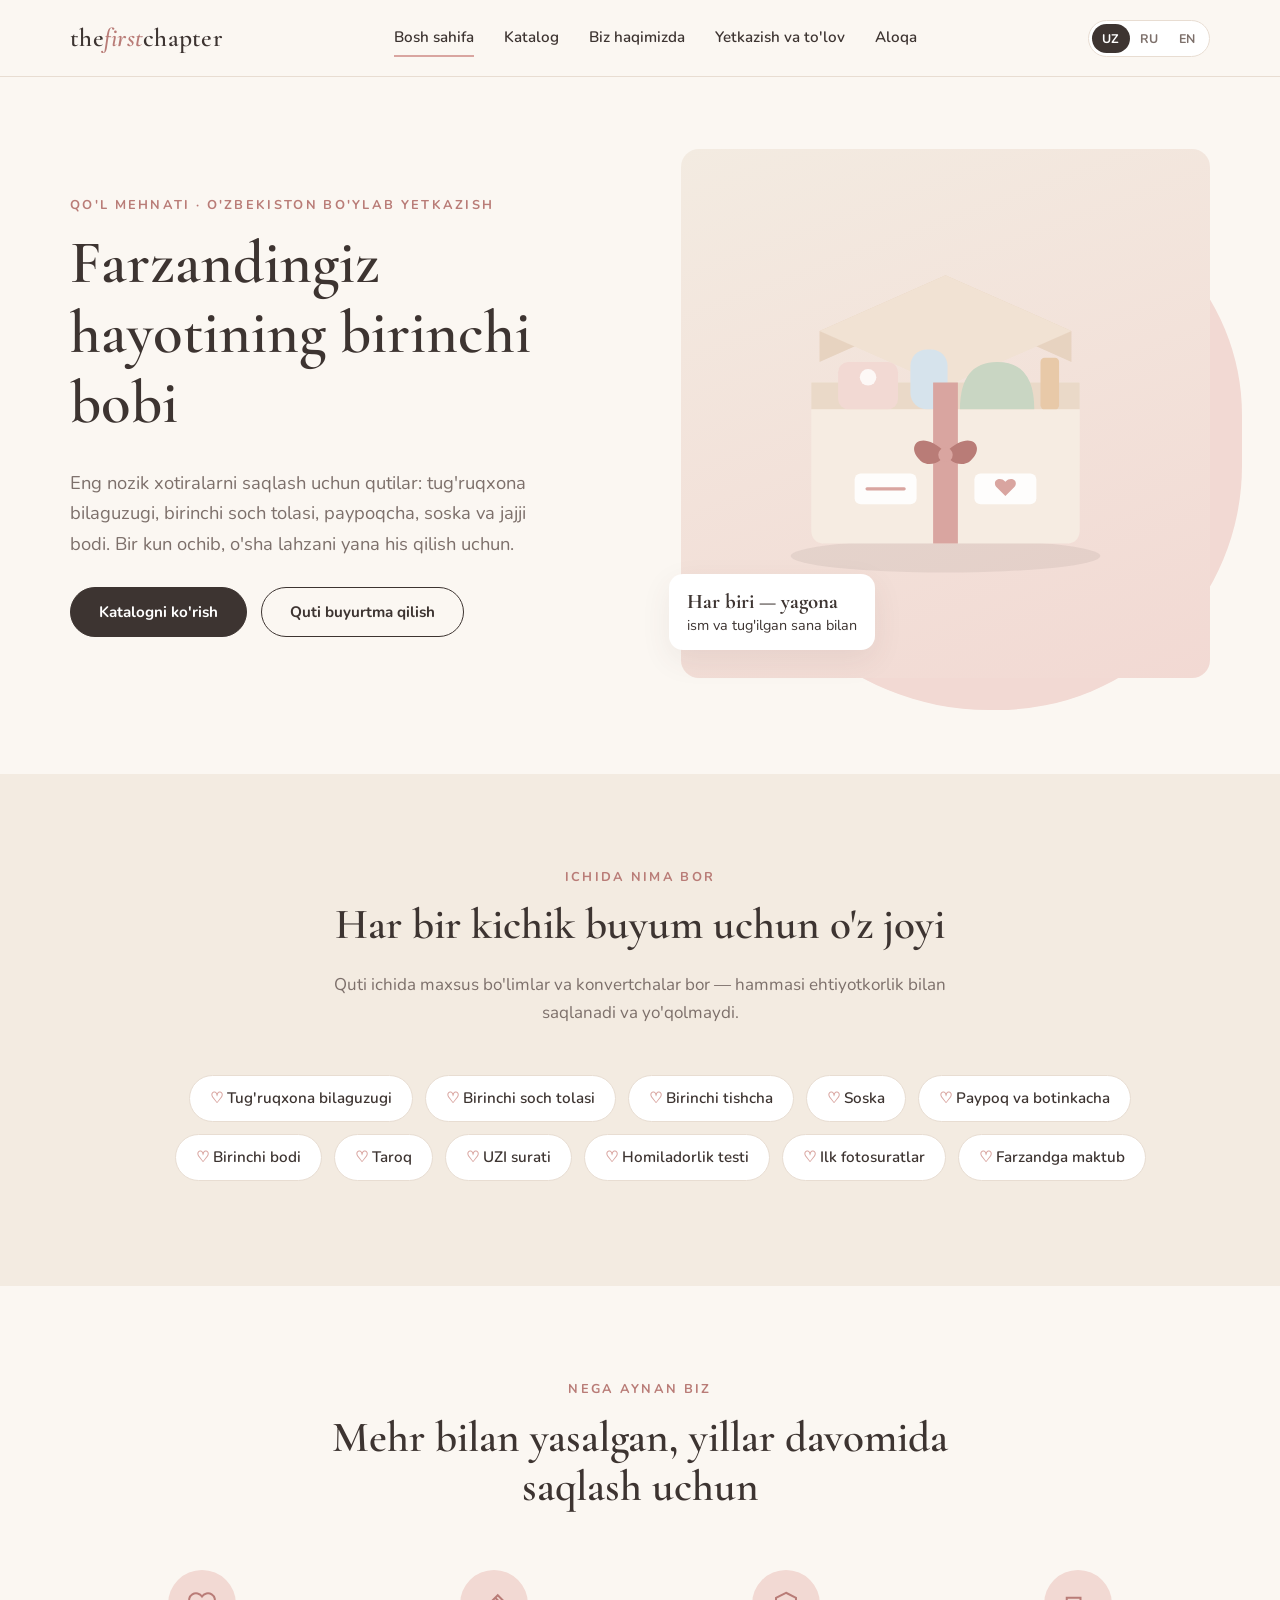
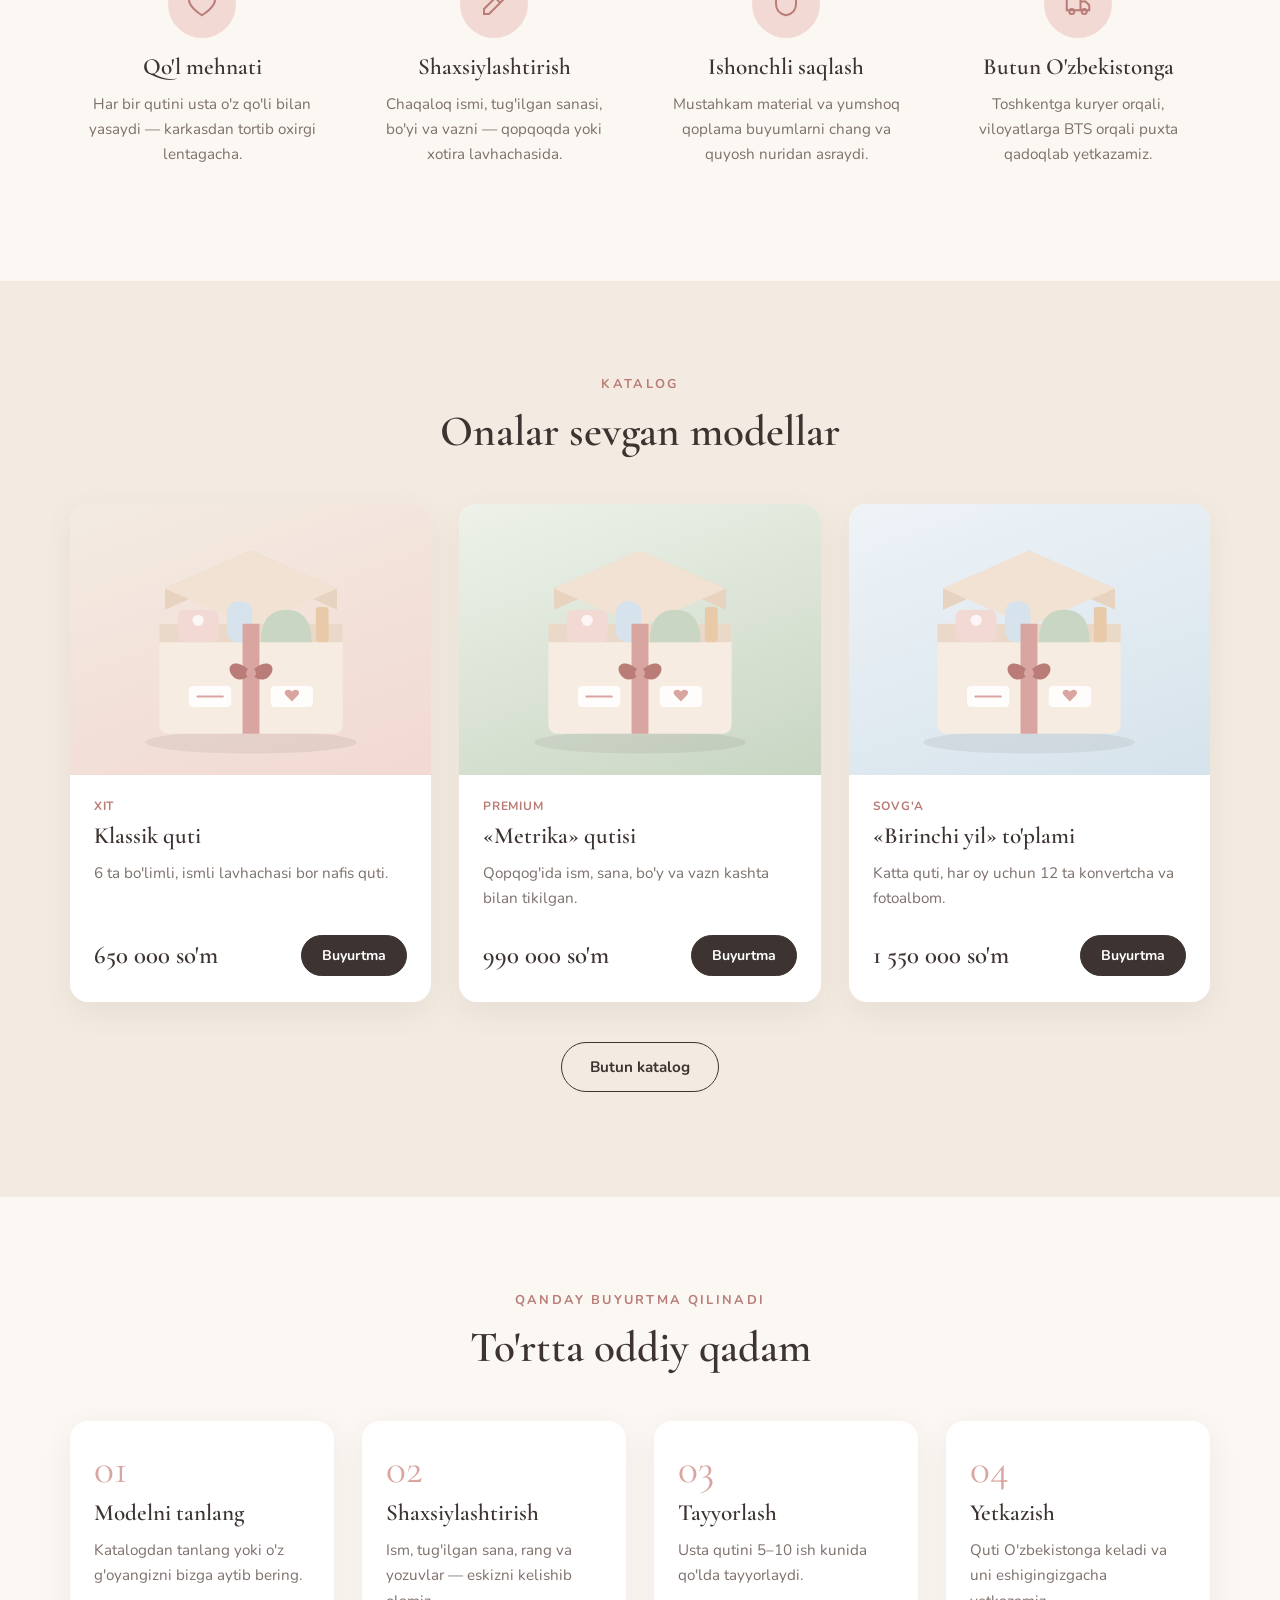
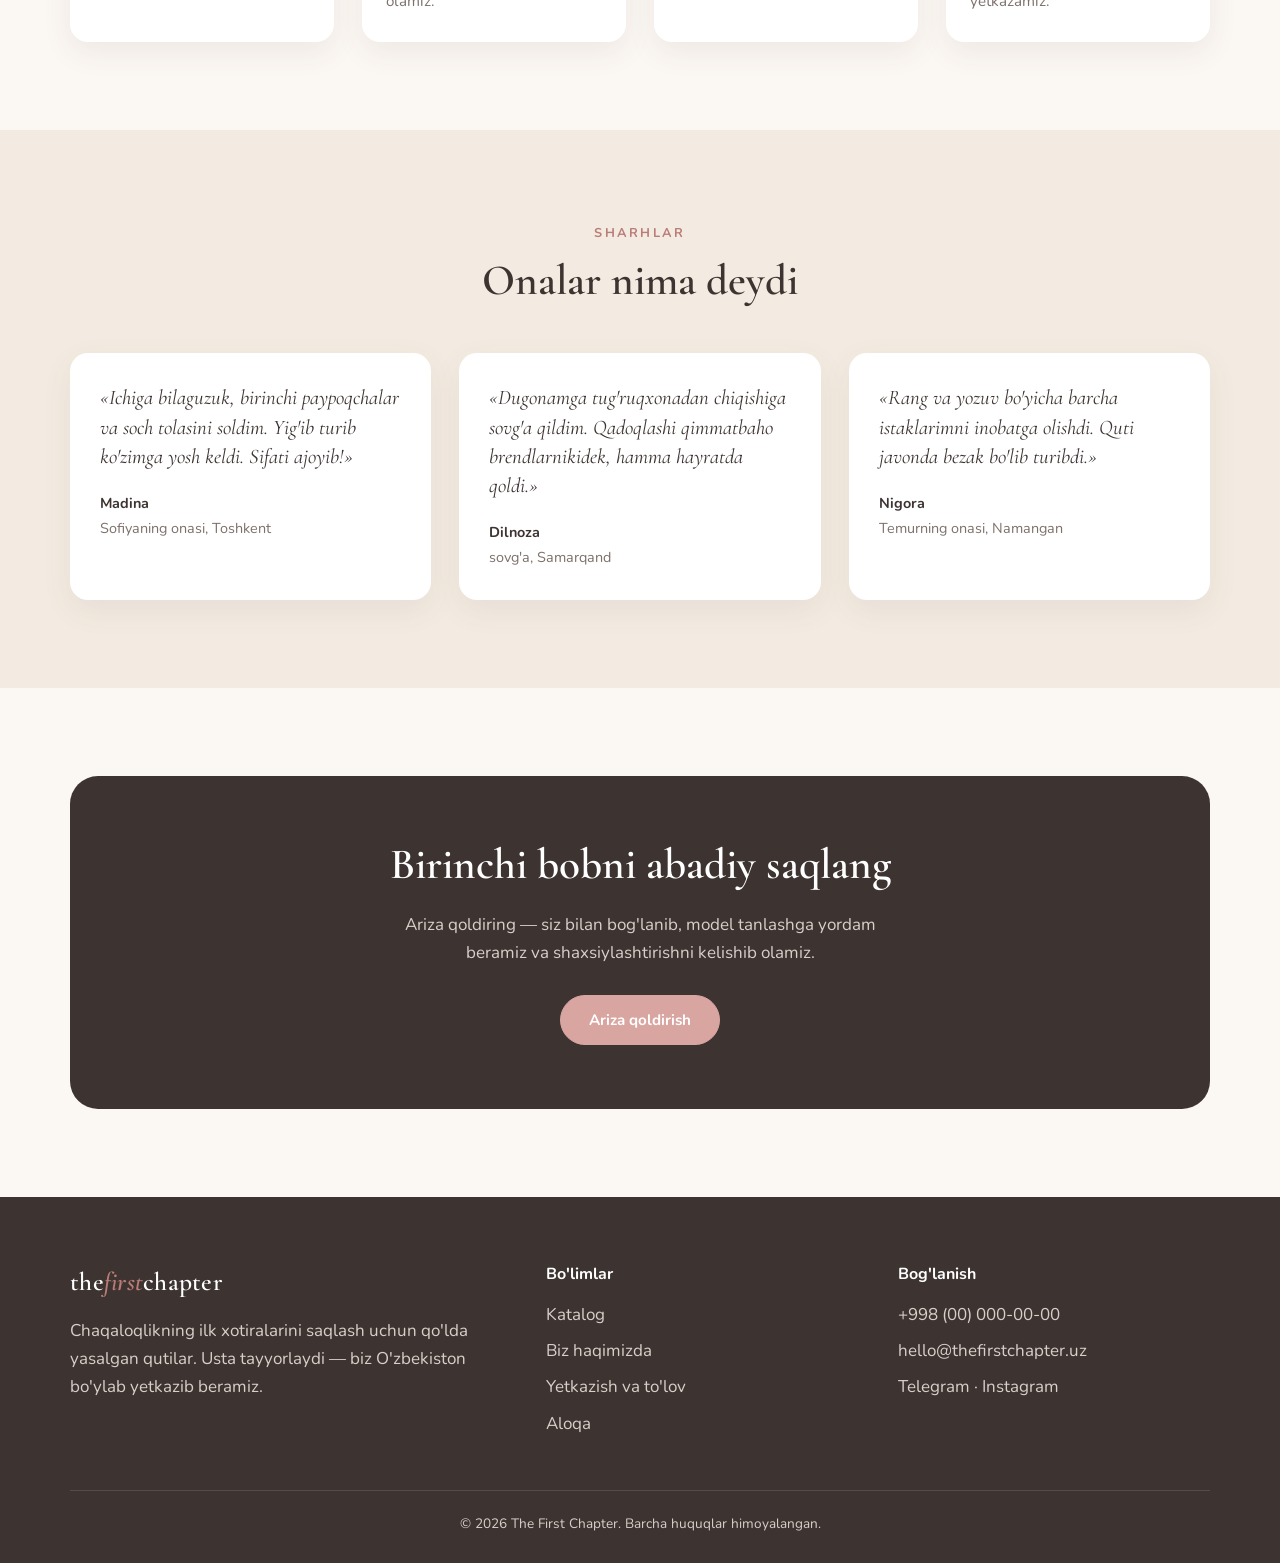
==== index.html @ 214b2532 "The First Chapter veb-sayti: 5 sahifa, UZ/RU/EN tillari Co-Authored-By: Claude Opus 5.5 <noreply@ant" ====
<!DOCTYPE html>
<html lang="uz">
<head>
  <meta charset="UTF-8">
  <meta name="viewport" content="width=device-width, initial-scale=1.0">
  <title data-i18n="t.home">The First Chapter — bolalik xotiralari qutisi</title>
  <meta name="description" content="The First Chapter — chaqaloqlikning ilk buyumlarini saqlash uchun qo'lda yasalgan xotira qutilari. O'zbekiston bo'ylab yetkazib berish.">
  <link rel="icon" href="images/box.svg" type="image/svg+xml">
  <link rel="preconnect" href="https://fonts.googleapis.com">
  <link rel="preconnect" href="https://fonts.gstatic.com" crossorigin>
  <link href="https://fonts.googleapis.com/css2?family=Cormorant+Garamond:ital,wght@0,500;0,600;1,500&family=Nunito:wght@400;600;700&display=swap" rel="stylesheet">
  <link rel="stylesheet" href="css/style.css">
</head>
<body>

  <header class="header">
    <div class="container header__inner">
      <a href="index.html" class="logo">the<span>first</span>chapter</a>
      <nav class="nav">
        <a href="index.html" data-i18n="nav.home">Bosh sahifa</a>
        <a href="catalog.html" data-i18n="nav.catalog">Katalog</a>
        <a href="about.html" data-i18n="nav.about">Biz haqimizda</a>
        <a href="delivery.html" data-i18n="nav.delivery">Yetkazish va to'lov</a>
        <a href="contact.html" data-i18n="nav.contact">Aloqa</a>
      </nav>
      <div class="header__tools">
        <div class="lang" role="group" aria-label="Til / Язык / Language">
          <button type="button" data-lang="uz">UZ</button>
          <button type="button" data-lang="ru">RU</button>
          <button type="button" data-lang="en">EN</button>
        </div>
        <button class="burger" aria-label="Menu" aria-expanded="false"><span></span><span></span><span></span></button>
      </div>
    </div>
  </header>

  <main>
    <!-- Hero -->
    <section class="hero">
      <div class="container hero__grid">
        <div class="hero__text reveal">
          <span class="eyebrow" data-i18n="h.eyebrow">Qo'l mehnati · O'zbekiston bo'ylab yetkazish</span>
          <h1 data-i18n="h.title">Farzandingiz hayotining birinchi bobi</h1>
          <p data-i18n="h.text">Eng nozik xotiralarni saqlash uchun qutilar: tug'ruqxona bilaguzugi, birinchi soch tolasi, paypoqcha, soska va jajji bodi. Bir kun ochib, o'sha lahzani yana his qilish uchun.</p>
          <div class="hero__actions">
            <a href="catalog.html" class="btn" data-i18n="h.btnCatalog">Katalogni ko'rish</a>
            <a href="#" class="btn btn--ghost" data-order="" data-i18n="h.btnOrder">Quti buyurtma qilish</a>
          </div>
        </div>
        <div class="hero__visual reveal">
          <div class="art"><img src="images/box.svg" alt="The First Chapter xotira qutisi bolalar buyumlari bilan" data-i18n-alt="h.alt"></div>
          <div class="hero__badge"><strong data-i18n="h.badgeT">Har biri — yagona</strong><span data-i18n="h.badge">ism va tug'ilgan sana bilan</span></div>
        </div>
      </div>
    </section>

    <!-- Ichida nima bor -->
    <section class="section section--sand">
      <div class="container">
        <div class="section-head reveal">
          <span class="eyebrow" data-i18n="k.eyebrow">Ichida nima bor</span>
          <h2 data-i18n="k.title">Har bir kichik buyum uchun o'z joyi</h2>
          <p class="muted" data-i18n="k.text">Quti ichida maxsus bo'limlar va konvertchalar bor — hammasi ehtiyotkorlik bilan saqlanadi va yo'qolmaydi.</p>
        </div>
        <ul class="keep-list reveal">
          <li data-i18n="k.1">Tug'ruqxona bilaguzugi</li>
          <li data-i18n="k.2">Birinchi soch tolasi</li>
          <li data-i18n="k.3">Birinchi tishcha</li>
          <li data-i18n="k.4">Soska</li>
          <li data-i18n="k.5">Paypoq va botinkacha</li>
          <li data-i18n="k.6">Birinchi bodi</li>
          <li data-i18n="k.7">Taroq</li>
          <li data-i18n="k.8">UZI surati</li>
          <li data-i18n="k.9">Homiladorlik testi</li>
          <li data-i18n="k.10">Ilk fotosuratlar</li>
          <li data-i18n="k.11">Farzandga maktub</li>
        </ul>
      </div>
    </section>

    <!-- Afzalliklar -->
    <section class="section">
      <div class="container">
        <div class="section-head reveal">
          <span class="eyebrow" data-i18n="w.eyebrow">Nega aynan biz</span>
          <h2 data-i18n="w.title">Mehr bilan yasalgan, yillar davomida saqlash uchun</h2>
        </div>
        <div class="grid grid--4">
          <div class="feature reveal">
            <div class="feature__icon"><svg viewBox="0 0 24 24"><path d="M12 21s-7-4.4-9.5-9A5.5 5.5 0 0 1 12 6a5.5 5.5 0 0 1 9.5 6C19 16.6 12 21 12 21z"/></svg></div>
            <h3 data-i18n="w.1t">Qo'l mehnati</h3>
            <p data-i18n="w.1">Har bir qutini usta o'z qo'li bilan yasaydi — karkasdan tortib oxirgi lentagacha.</p>
          </div>
          <div class="feature reveal">
            <div class="feature__icon"><svg viewBox="0 0 24 24"><path d="M4 20h4L19 9l-4-4L4 16v4z"/><path d="M13 7l4 4"/></svg></div>
            <h3 data-i18n="w.2t">Shaxsiylashtirish</h3>
            <p data-i18n="w.2">Chaqaloq ismi, tug'ilgan sanasi, bo'yi va vazni — qopqoqda yoki xotira lavhachasida.</p>
          </div>
          <div class="feature reveal">
            <div class="feature__icon"><svg viewBox="0 0 24 24"><path d="M12 3l8 4v5c0 5-3.5 8-8 9-4.5-1-8-4-8-9V7l8-4z"/></svg></div>
            <h3 data-i18n="w.3t">Ishonchli saqlash</h3>
            <p data-i18n="w.3">Mustahkam material va yumshoq qoplama buyumlarni chang va quyosh nuridan asraydi.</p>
          </div>
          <div class="feature reveal">
            <div class="feature__icon"><svg viewBox="0 0 24 24"><path d="M3 7h11v10H3z"/><path d="M14 10h4l3 3v4h-7"/><circle cx="7" cy="18" r="2"/><circle cx="17" cy="18" r="2"/></svg></div>
            <h3 data-i18n="w.4t">Butun O'zbekistonga</h3>
            <p data-i18n="w.4">Toshkentga kuryer orqali, viloyatlarga BTS orqali puxta qadoqlab yetkazamiz.</p>
          </div>
        </div>
      </div>
    </section>

    <!-- Mashhur modellar -->
    <section class="section section--sand">
      <div class="container">
        <div class="section-head reveal">
          <span class="eyebrow" data-i18n="pop.eyebrow">Katalog</span>
          <h2 data-i18n="pop.title">Onalar sevgan modellar</h2>
        </div>
        <div class="grid grid--3">
          <article class="card reveal">
            <div class="art"><img src="images/box.svg" alt=""></div>
            <div class="card__body">
              <span class="tag" data-i18n="tag.hit">Xit</span>
              <h3 data-i18n="p.classic">Klassik quti</h3>
              <p data-i18n="p.classic.d">6 ta bo'limli, ismli lavhachasi bor nafis quti.</p>
              <div class="card__foot"><span class="price">650 000 <span data-i18n="cur">so'm</span></span><a href="#" class="btn btn--small" data-order="classic" data-i18n="btn.order">Buyurtma</a></div>
            </div>
          </article>
          <article class="card reveal">
            <div class="art art--sage"><img src="images/box.svg" alt=""></div>
            <div class="card__body">
              <span class="tag" data-i18n="tag.premium">Premium</span>
              <h3 data-i18n="p.metrika">«Metrika» qutisi</h3>
              <p data-i18n="p.metrika.d">Qopqog'ida ism, sana, bo'y va vazn kashta bilan tikilgan.</p>
              <div class="card__foot"><span class="price">990 000 <span data-i18n="cur">so'm</span></span><a href="#" class="btn btn--small" data-order="metrika" data-i18n="btn.order">Buyurtma</a></div>
            </div>
          </article>
          <article class="card reveal">
            <div class="art art--sky"><img src="images/box.svg" alt=""></div>
            <div class="card__body">
              <span class="tag" data-i18n="tag.gift">Sovg'a</span>
              <h3 data-i18n="p.year">«Birinchi yil» to'plami</h3>
              <p data-i18n="p.year.d">Katta quti, har oy uchun 12 ta konvertcha va fotoalbom.</p>
              <div class="card__foot"><span class="price">1 550 000 <span data-i18n="cur">so'm</span></span><a href="#" class="btn btn--small" data-order="year" data-i18n="btn.order">Buyurtma</a></div>
            </div>
          </article>
        </div>
        <p style="text-align:center;margin-top:40px"><a href="catalog.html" class="btn btn--ghost" data-i18n="pop.all">Butun katalog</a></p>
      </div>
    </section>

    <!-- Qanday buyurtma qilinadi -->
    <section class="section">
      <div class="container">
        <div class="section-head reveal">
          <span class="eyebrow" data-i18n="s.eyebrow">Qanday buyurtma qilinadi</span>
          <h2 data-i18n="s.title">To'rtta oddiy qadam</h2>
        </div>
        <div class="grid grid--4 steps">
          <div class="step reveal"><h3 data-i18n="s.1t">Modelni tanlang</h3><p data-i18n="s.1">Katalogdan tanlang yoki o'z g'oyangizni bizga aytib bering.</p></div>
          <div class="step reveal"><h3 data-i18n="s.2t">Shaxsiylashtirish</h3><p data-i18n="s.2">Ism, tug'ilgan sana, rang va yozuvlar — eskizni kelishib olamiz.</p></div>
          <div class="step reveal"><h3 data-i18n="s.3t">Tayyorlash</h3><p data-i18n="s.3">Usta qutini 5–10 ish kunida qo'lda tayyorlaydi.</p></div>
          <div class="step reveal"><h3 data-i18n="s.4t">Yetkazish</h3><p data-i18n="s.4">Quti O'zbekistonga keladi va uni eshigingizgacha yetkazamiz.</p></div>
        </div>
      </div>
    </section>

    <!-- Sharhlar -->
    <section class="section section--sand">
      <div class="container">
        <div class="section-head reveal">
          <span class="eyebrow" data-i18n="r.eyebrow">Sharhlar</span>
          <h2 data-i18n="r.title">Onalar nima deydi</h2>
        </div>
        <div class="grid grid--3">
          <div class="review reveal">
            <blockquote data-i18n="r.1">«Ichiga bilaguzuk, birinchi paypoqchalar va soch tolasini soldim. Yig'ib turib ko'zimga yosh keldi. Sifati ajoyib!»</blockquote>
            <cite>Madina<span data-i18n="r.1s">Sofiyaning onasi, Toshkent</span></cite>
          </div>
          <div class="review reveal">
            <blockquote data-i18n="r.2">«Dugonamga tug'ruqxonadan chiqishiga sovg'a qildim. Qadoqlashi qimmatbaho brendlarnikidek, hamma hayratda qoldi.»</blockquote>
            <cite>Dilnoza<span data-i18n="r.2s">sovg'a, Samarqand</span></cite>
          </div>
          <div class="review reveal">
            <blockquote data-i18n="r.3">«Rang va yozuv bo'yicha barcha istaklarimni inobatga olishdi. Quti javonda bezak bo'lib turibdi.»</blockquote>
            <cite>Nigora<span data-i18n="r.3s">Temurning onasi, Namangan</span></cite>
          </div>
        </div>
      </div>
    </section>

    <!-- CTA -->
    <section class="section">
      <div class="container">
        <div class="cta reveal">
          <h2 data-i18n="cta.title">Birinchi bobni abadiy saqlang</h2>
          <p data-i18n="cta.text">Ariza qoldiring — siz bilan bog'lanib, model tanlashga yordam beramiz va shaxsiylashtirishni kelishib olamiz.</p>
          <a href="#" class="btn" data-order="" data-i18n="cta.btn">Ariza qoldirish</a>
        </div>
      </div>
    </section>
  </main>

  <footer class="footer">
    <div class="container">
      <div class="footer__grid">
        <div>
          <a href="index.html" class="logo">the<span>first</span>chapter</a>
          <p style="margin-top:14px" data-i18n="footer.text">Chaqaloqlikning ilk xotiralarini saqlash uchun qo'lda yasalgan qutilar. Usta tayyorlaydi — biz O'zbekiston bo'ylab yetkazib beramiz.</p>
        </div>
        <div>
          <h4 data-i18n="footer.sections">Bo'limlar</h4>
          <ul>
            <li><a href="catalog.html" data-i18n="nav.catalog">Katalog</a></li>
            <li><a href="about.html" data-i18n="nav.about">Biz haqimizda</a></li>
            <li><a href="delivery.html" data-i18n="nav.delivery">Yetkazish va to'lov</a></li>
            <li><a href="contact.html" data-i18n="nav.contact">Aloqa</a></li>
          </ul>
        </div>
        <div>
          <h4 data-i18n="footer.contact">Bog'lanish</h4>
          <ul>
            <li><a href="tel:+998000000000">+998 (00) 000-00-00</a></li>
            <li><a href="mailto:hello@thefirstchapter.uz">hello@thefirstchapter.uz</a></li>
            <li><a href="#">Telegram</a> · <a href="#">Instagram</a></li>
          </ul>
        </div>
      </div>
      <div class="footer__bottom">© <span class="year">2026</span> The First Chapter. <span data-i18n="footer.rights">Barcha huquqlar himoyalangan.</span></div>
    </div>
  </footer>

  <!-- Buyurtma oynasi -->
  <div class="modal" id="order-modal" role="dialog" aria-modal="true" aria-labelledby="order-title">
    <div class="modal__box">
      <button class="modal__close" aria-label="×">&times;</button>
      <h2 id="order-title" data-i18n="modal.title">Quti uchun ariza</h2>
      <p class="muted" data-i18n="modal.sub">Bir kun ichida siz bilan bog'lanamiz.</p>
      <form class="form" data-validate novalidate>
        <div class="field">
          <label for="order-name" data-i18n="f.name">Ismingiz</label>
          <input id="order-name" type="text" required>
          <span class="error-msg" data-i18n="f.nameErr">Ismingizni kiriting</span>
        </div>
        <div class="field">
          <label for="order-phone" data-i18n="f.phone">Telefon</label>
          <input id="order-phone" type="tel" placeholder="+998" required>
          <span class="error-msg" data-i18n="f.phoneErr">To'g'ri raqam kiriting</span>
        </div>
        <div class="field">
          <label for="order-product" data-i18n="f.model">Model</label>
          <select id="order-product">
            <option value="" data-i18n="f.none">Hali tanlamadim</option>
            <option value="classic" data-i18n="p.classic">Klassik quti</option>
            <option value="mini" data-i18n="p.mini">Mini-quti</option>
            <option value="metrika" data-i18n="p.metrika">«Metrika» qutisi</option>
            <option value="twins" data-i18n="p.twins">Egizaklar uchun quti</option>
            <option value="photo" data-i18n="p.photo">Fotoramkali quti</option>
            <option value="year" data-i18n="p.year">«Birinchi yil» to'plami</option>
          </select>
        </div>
        <div class="field">
          <label for="order-comment" data-i18n="f.comment">Chaqaloq ismi, shahar va istaklaringiz</label>
          <textarea id="order-comment" placeholder="Masalan: Oysha, 12.03.2026, Samarqand, pushti rang" data-i18n-placeholder="f.commentPh"></textarea>
        </div>
        <button type="submit" class="btn" data-i18n="modal.submit">Arizani yuborish</button>
        <div class="form-success" data-i18n="modal.success">Rahmat! Ariza yuborildi, tez orada siz bilan bog'lanamiz.</div>
      </form>
    </div>
  </div>

  <script src="js/i18n.js"></script>
  <script src="js/main.js"></script>
</body>
</html>
---- css/style.css ----
/* ===== The First Chapter — общие стили ===== */
:root {
  --cream: #fbf7f2;
  --paper: #ffffff;
  --sand: #f3ebe1;
  --blush: #f2d9d3;
  --rose: #d9a5a0;
  --rose-dark: #b97c77;
  --sage: #c9d6c3;
  --sky: #d6e3ec;
  --ink: #3d3431;
  --muted: #7d706b;
  --line: #e8ddd2;
  --radius: 18px;
  --shadow: 0 10px 30px rgba(94, 70, 60, 0.08);
  --serif: "Cormorant Garamond", Georgia, serif;
  --sans: "Nunito", "Segoe UI", Arial, sans-serif;
}

*, *::before, *::after { box-sizing: border-box; }
html { scroll-behavior: smooth; }
body {
  margin: 0;
  font-family: var(--sans);
  font-size: 17px;
  line-height: 1.65;
  color: var(--ink);
  background: var(--cream);
}
img { max-width: 100%; display: block; }
a { color: inherit; }
h1, h2, h3 { font-family: var(--serif); font-weight: 600; line-height: 1.15; margin: 0 0 .5em; }
h1 { font-size: clamp(2.4rem, 5vw, 3.8rem); }
h2 { font-size: clamp(1.9rem, 3.6vw, 2.7rem); }
h3 { font-size: 1.45rem; }
p { margin: 0 0 1em; }

.container { width: min(1140px, 100% - 32px); margin-inline: auto; }
.section { padding: 88px 0; }
.section--sand { background: var(--sand); }
.section-head { text-align: center; max-width: 640px; margin: 0 auto 48px; }
.eyebrow {
  display: inline-block;
  font-size: .8rem;
  letter-spacing: .18em;
  text-transform: uppercase;
  color: var(--rose-dark);
  margin-bottom: 12px;
  font-weight: 700;
}
.muted { color: var(--muted); }

/* ===== Кнопки ===== */
.btn {
  display: inline-flex; align-items: center; justify-content: center; gap: 8px;
  padding: 14px 28px;
  border-radius: 999px;
  border: 1.5px solid var(--ink);
  background: var(--ink);
  color: #fff;
  font: 700 .95rem var(--sans);
  text-decoration: none;
  cursor: pointer;
  transition: transform .2s, background .2s, color .2s;
}
.btn:hover { transform: translateY(-2px); background: var(--rose-dark); border-color: var(--rose-dark); }
.btn--ghost { background: transparent; color: var(--ink); }
.btn--ghost:hover { color: #fff; }
.btn--small { padding: 10px 20px; font-size: .88rem; }

/* ===== Шапка ===== */
.header {
  position: sticky; top: 0; z-index: 50;
  background: rgba(251, 247, 242, .92);
  backdrop-filter: blur(8px);
  border-bottom: 1px solid var(--line);
}
.header__inner { display: flex; align-items: center; justify-content: space-between; height: 76px; }
.logo { font-family: var(--serif); font-size: 1.6rem; font-weight: 600; text-decoration: none; letter-spacing: .01em; }
.logo span { color: var(--rose-dark); font-style: italic; }
.nav { display: flex; gap: 30px; align-items: center; }
.nav a { text-decoration: none; font-weight: 600; font-size: .95rem; position: relative; padding: 4px 0; }
.nav a::after {
  content: ""; position: absolute; left: 0; bottom: -2px; height: 2px; width: 0;
  background: var(--rose); transition: width .25s;
}
.nav a:hover::after, .nav a.active::after { width: 100%; }
.header__tools { display: flex; align-items: center; gap: 8px; }
.lang { display: flex; border: 1.5px solid var(--line); border-radius: 999px; padding: 3px; background: var(--paper); }
.lang button {
  border: 0; background: none; cursor: pointer; color: var(--muted);
  font: 700 .78rem var(--sans); letter-spacing: .04em;
  padding: 6px 10px; border-radius: 999px; transition: .2s;
}
.lang button:hover { color: var(--ink); }
.lang button.active { background: var(--ink); color: #fff; }
.burger { display: none; background: none; border: 0; cursor: pointer; padding: 8px; }
.burger span { display: block; width: 24px; height: 2px; background: var(--ink); margin: 5px 0; transition: .3s; }

/* ===== Hero ===== */
.hero { padding: 72px 0 96px; overflow: hidden; }
.hero__grid { display: grid; grid-template-columns: 1.05fr 1fr; gap: 56px; align-items: center; }
.hero__text p { font-size: 1.15rem; color: var(--muted); max-width: 500px; }
.hero__actions { display: flex; gap: 14px; flex-wrap: wrap; margin-top: 28px; }
.hero__visual { position: relative; }
.hero__visual::before {
  content: ""; position: absolute; inset: 8% -6% -6% 8%;
  background: var(--blush); border-radius: 50% 44% 48% 52%; z-index: -1;
}
.hero__badge {
  position: absolute; left: -12px; bottom: 28px;
  background: var(--paper); border-radius: 14px; box-shadow: var(--shadow);
  padding: 14px 18px; font-size: .9rem; line-height: 1.35;
}
.hero__badge strong { display: block; font-family: var(--serif); font-size: 1.3rem; }

/* ===== Иллюстрация шкатулки ===== */
.art {
  border-radius: var(--radius);
  background: linear-gradient(160deg, var(--sand), var(--blush));
  display: grid; place-items: center;
  aspect-ratio: 1 / 1;
  overflow: hidden;
}
.art img { width: 78%; }
.art--sage { background: linear-gradient(160deg, #eef2ea, var(--sage)); }
.art--sky { background: linear-gradient(160deg, #eef3f7, var(--sky)); }
.art--cream { background: linear-gradient(160deg, #fff, var(--sand)); }

/* ===== Сетки и карточки ===== */
.grid { display: grid; gap: 28px; }
.grid--3 { grid-template-columns: repeat(3, 1fr); }
.grid--4 { grid-template-columns: repeat(4, 1fr); }
.grid--2 { grid-template-columns: repeat(2, 1fr); align-items: center; gap: 56px; }

.card {
  background: var(--paper);
  border-radius: var(--radius);
  box-shadow: var(--shadow);
  overflow: hidden;
  display: flex; flex-direction: column;
  transition: transform .25s;
}
.card:hover { transform: translateY(-4px); }
.card .art { border-radius: 0; aspect-ratio: 4 / 3; }
.card__body { padding: 22px 24px 26px; display: flex; flex-direction: column; flex: 1; }
.card__body p { color: var(--muted); font-size: .95rem; flex: 1; }
.card__foot { display: flex; align-items: center; justify-content: space-between; gap: 12px; margin-top: 8px; }
.price { font-family: var(--serif); font-size: 1.55rem; font-weight: 600; }
.tag {
  display: inline-block; font-size: .75rem; font-weight: 700; letter-spacing: .06em;
  text-transform: uppercase; color: var(--rose-dark); margin-bottom: 6px;
}

.feature { text-align: center; padding: 10px 8px; }
.feature__icon {
  width: 68px; height: 68px; margin: 0 auto 16px;
  border-radius: 50%; background: var(--blush);
  display: grid; place-items: center;
}
.feature__icon svg { width: 30px; height: 30px; stroke: var(--rose-dark); fill: none; stroke-width: 1.6; }
.feature p { color: var(--muted); font-size: .95rem; }

/* Что можно сохранить */
.keep-list { display: flex; flex-wrap: wrap; gap: 12px; justify-content: center; }
.keep-list li {
  list-style: none; background: var(--paper); border: 1px solid var(--line);
  padding: 10px 20px; border-radius: 999px; font-weight: 600; font-size: .95rem;
}
.keep-list li::before { content: "♡ "; color: var(--rose); }

/* Шаги */
.steps { counter-reset: step; }
.step { position: relative; padding: 28px 24px; background: var(--paper); border-radius: var(--radius); box-shadow: var(--shadow); }
.step::before {
  counter-increment: step; content: "0" counter(step);
  font-family: var(--serif); font-size: 2.6rem; color: var(--rose); display: block; line-height: 1; margin-bottom: 10px;
}
.step p { color: var(--muted); font-size: .95rem; margin: 0; }

/* Отзывы */
.review { background: var(--paper); border-radius: var(--radius); padding: 30px; box-shadow: var(--shadow); }
.review blockquote { margin: 0 0 18px; font-family: var(--serif); font-size: 1.3rem; font-style: italic; line-height: 1.4; }
.review cite { font-style: normal; font-weight: 700; font-size: .9rem; }
.review cite span { display: block; font-weight: 400; color: var(--muted); }

/* CTA */
.cta {
  background: var(--ink); color: #fff; border-radius: 28px;
  padding: 64px 40px; text-align: center;
}
.cta p { color: #d9cfc9; max-width: 520px; margin: 0 auto 28px; }
.cta .btn { background: var(--rose); border-color: var(--rose); }
.cta .btn:hover { background: #fff; color: var(--ink); border-color: #fff; }

/* Заголовок внутренних страниц */
.page-hero { padding: 72px 0 56px; text-align: center; background: var(--sand); }
.page-hero p { color: var(--muted); max-width: 600px; margin: 0 auto; font-size: 1.1rem; }
.breadcrumbs { font-size: .85rem; color: var(--muted); margin-bottom: 14px; }
.breadcrumbs a { text-decoration: none; }
.breadcrumbs a:hover { color: var(--rose-dark); }

/* Фильтры каталога */
.filters { display: flex; flex-wrap: wrap; gap: 10px; justify-content: center; margin-bottom: 40px; }
.filter {
  border: 1.5px solid var(--line); background: var(--paper); border-radius: 999px;
  padding: 9px 20px; font: 600 .9rem var(--sans); cursor: pointer; color: var(--ink);
  transition: .2s;
}
.filter:hover { border-color: var(--rose); }
.filter.active { background: var(--ink); color: #fff; border-color: var(--ink); }
.card.hidden { display: none; }

/* Мастер */
.quote-big { font-family: var(--serif); font-size: 1.6rem; font-style: italic; line-height: 1.4; border-left: 3px solid var(--rose); padding-left: 22px; margin: 28px 0; }
.stats { display: flex; gap: 40px; flex-wrap: wrap; margin-top: 24px; }
.stats strong { display: block; font-family: var(--serif); font-size: 2.4rem; color: var(--rose-dark); line-height: 1; }
.stats span { font-size: .9rem; color: var(--muted); }

/* Таблица / инфо-блоки */
.info-box { background: var(--paper); border-radius: var(--radius); padding: 30px; box-shadow: var(--shadow); }
.info-box ul { padding-left: 20px; margin: 0; }
.info-box li { margin-bottom: 6px; }
.pay-badges { display: flex; flex-wrap: wrap; gap: 8px; margin-top: 18px; }
.pay-badges span {
  border: 1.5px solid var(--line); border-radius: 8px; padding: 5px 12px;
  font-weight: 700; font-size: .85rem; background: var(--cream);
}
.contact-item span { display: block; }
.table { width: 100%; border-collapse: collapse; background: var(--paper); border-radius: var(--radius); overflow: hidden; box-shadow: var(--shadow); }
.table th, .table td { padding: 16px 20px; text-align: left; border-bottom: 1px solid var(--line); }
.table th { background: var(--blush); font-weight: 700; }
.table tr:last-child td { border-bottom: 0; }
.table-wrap { overflow-x: auto; border-radius: var(--radius); }
.table-wrap .table { min-width: 580px; }

/* FAQ */
.faq { max-width: 780px; margin: 0 auto; }
.faq details { background: var(--paper); border-radius: 14px; margin-bottom: 12px; box-shadow: var(--shadow); }
.faq summary {
  cursor: pointer; padding: 20px 56px 20px 24px; font-weight: 700; list-style: none; position: relative;
}
.faq summary::-webkit-details-marker { display: none; }
.faq summary::after {
  content: "+"; position: absolute; right: 24px; top: 50%; transform: translateY(-50%);
  font-size: 1.5rem; color: var(--rose-dark); transition: transform .25s;
}
.faq details[open] summary::after { transform: translateY(-50%) rotate(45deg); }
.faq details p { padding: 0 24px 20px; margin: 0; color: var(--muted); }

/* Формы */
.form { display: grid; gap: 16px; }
.form__row { display: grid; grid-template-columns: 1fr 1fr; gap: 16px; }
.field label { display: block; font-weight: 700; font-size: .88rem; margin-bottom: 6px; }
.field input, .field select, .field textarea {
  width: 100%; padding: 13px 16px; border: 1.5px solid var(--line); border-radius: 12px;
  font: 1rem var(--sans); background: var(--paper); color: var(--ink); transition: border-color .2s;
}
.field input:focus, .field select:focus, .field textarea:focus { outline: none; border-color: var(--rose); }
.field textarea { min-height: 120px; resize: vertical; }
.field.error input, .field.error select, .field.error textarea { border-color: #c75c5c; }
.field .error-msg { display: none; color: #c75c5c; font-size: .82rem; margin-top: 4px; }
.field.error .error-msg { display: block; }
.form-success {
  display: none; background: #eef4ea; border: 1px solid var(--sage); color: #4b6541;
  padding: 16px 20px; border-radius: 12px; font-weight: 600;
}
.form-success.show { display: block; }

.contact-item { display: flex; gap: 16px; margin-bottom: 22px; }
.contact-item .feature__icon { margin: 0; width: 52px; height: 52px; flex-shrink: 0; }
.contact-item .feature__icon svg { width: 22px; height: 22px; }
.contact-item strong { display: block; }

/* Модальное окно */
.modal {
  position: fixed; inset: 0; z-index: 100; display: none;
  background: rgba(61, 52, 49, .45); padding: 16px;
  align-items: center; justify-content: center;
}
.modal.open { display: flex; }
.modal__box {
  background: var(--cream); border-radius: 22px; width: min(520px, 100%);
  max-height: 92vh; overflow-y: auto; padding: 36px 32px; position: relative;
  animation: pop .25s ease;
}
.modal__close {
  position: absolute; top: 14px; right: 16px; border: 0; background: none;
  font-size: 1.8rem; cursor: pointer; color: var(--muted); line-height: 1;
}
@keyframes pop { from { transform: scale(.95); opacity: 0; } to { transform: none; opacity: 1; } }

/* Подвал */
.footer { background: var(--ink); color: #d9cfc9; padding: 64px 0 28px; margin-top: 0; }
.footer__grid { display: grid; grid-template-columns: 1.4fr 1fr 1fr; gap: 40px; }
.footer .logo { color: #fff; }
.footer h4 { color: #fff; font-size: 1rem; margin: 0 0 14px; }
.footer ul { list-style: none; padding: 0; margin: 0; }
.footer li { margin-bottom: 8px; }
.footer a { text-decoration: none; }
.footer a:hover { color: var(--rose); }
.footer__bottom { border-top: 1px solid #574b47; margin-top: 44px; padding-top: 22px; font-size: .85rem; text-align: center; }

/* Появление при скролле */
.reveal { opacity: 0; transform: translateY(24px); transition: opacity .7s ease, transform .7s ease; }
.reveal.visible { opacity: 1; transform: none; }

/* ===== Адаптив ===== */
@media (max-width: 960px) {
  .grid--4 { grid-template-columns: repeat(2, 1fr); }
  .grid--3 { grid-template-columns: repeat(2, 1fr); }
  .footer__grid { grid-template-columns: 1fr 1fr; }
}
@media (max-width: 800px) {
  .burger { display: block; }
  .nav {
    position: fixed; top: 76px; left: 0; right: 0;
    flex-direction: column; gap: 0; background: var(--cream);
    border-bottom: 1px solid var(--line);
    max-height: 0; overflow: hidden; transition: max-height .3s ease;
  }
  .nav.open { max-height: 420px; }
  .nav a { padding: 16px; width: 100%; text-align: center; }
  .nav a::after { display: none; }
  .burger.open span:nth-child(1) { transform: translateY(7px) rotate(45deg); }
  .burger.open span:nth-child(2) { opacity: 0; }
  .burger.open span:nth-child(3) { transform: translateY(-7px) rotate(-45deg); }
  .hero__grid, .grid--2 { grid-template-columns: 1fr; gap: 40px; }
  .hero { padding-top: 40px; }
  .section { padding: 64px 0; }
}
@media (max-width: 560px) {
  .grid--3, .grid--4, .footer__grid, .form__row { grid-template-columns: 1fr; }
  .cta { padding: 48px 22px; }
  .header .logo { font-size: 1.3rem; }
  .lang button { padding: 5px 7px; }
  .hero__badge { left: 8px; }
  .modal__box { padding: 32px 20px; }
}
@media (prefers-reduced-motion: reduce) {
  .reveal { opacity: 1; transform: none; transition: none; }
  html { scroll-behavior: auto; }
}
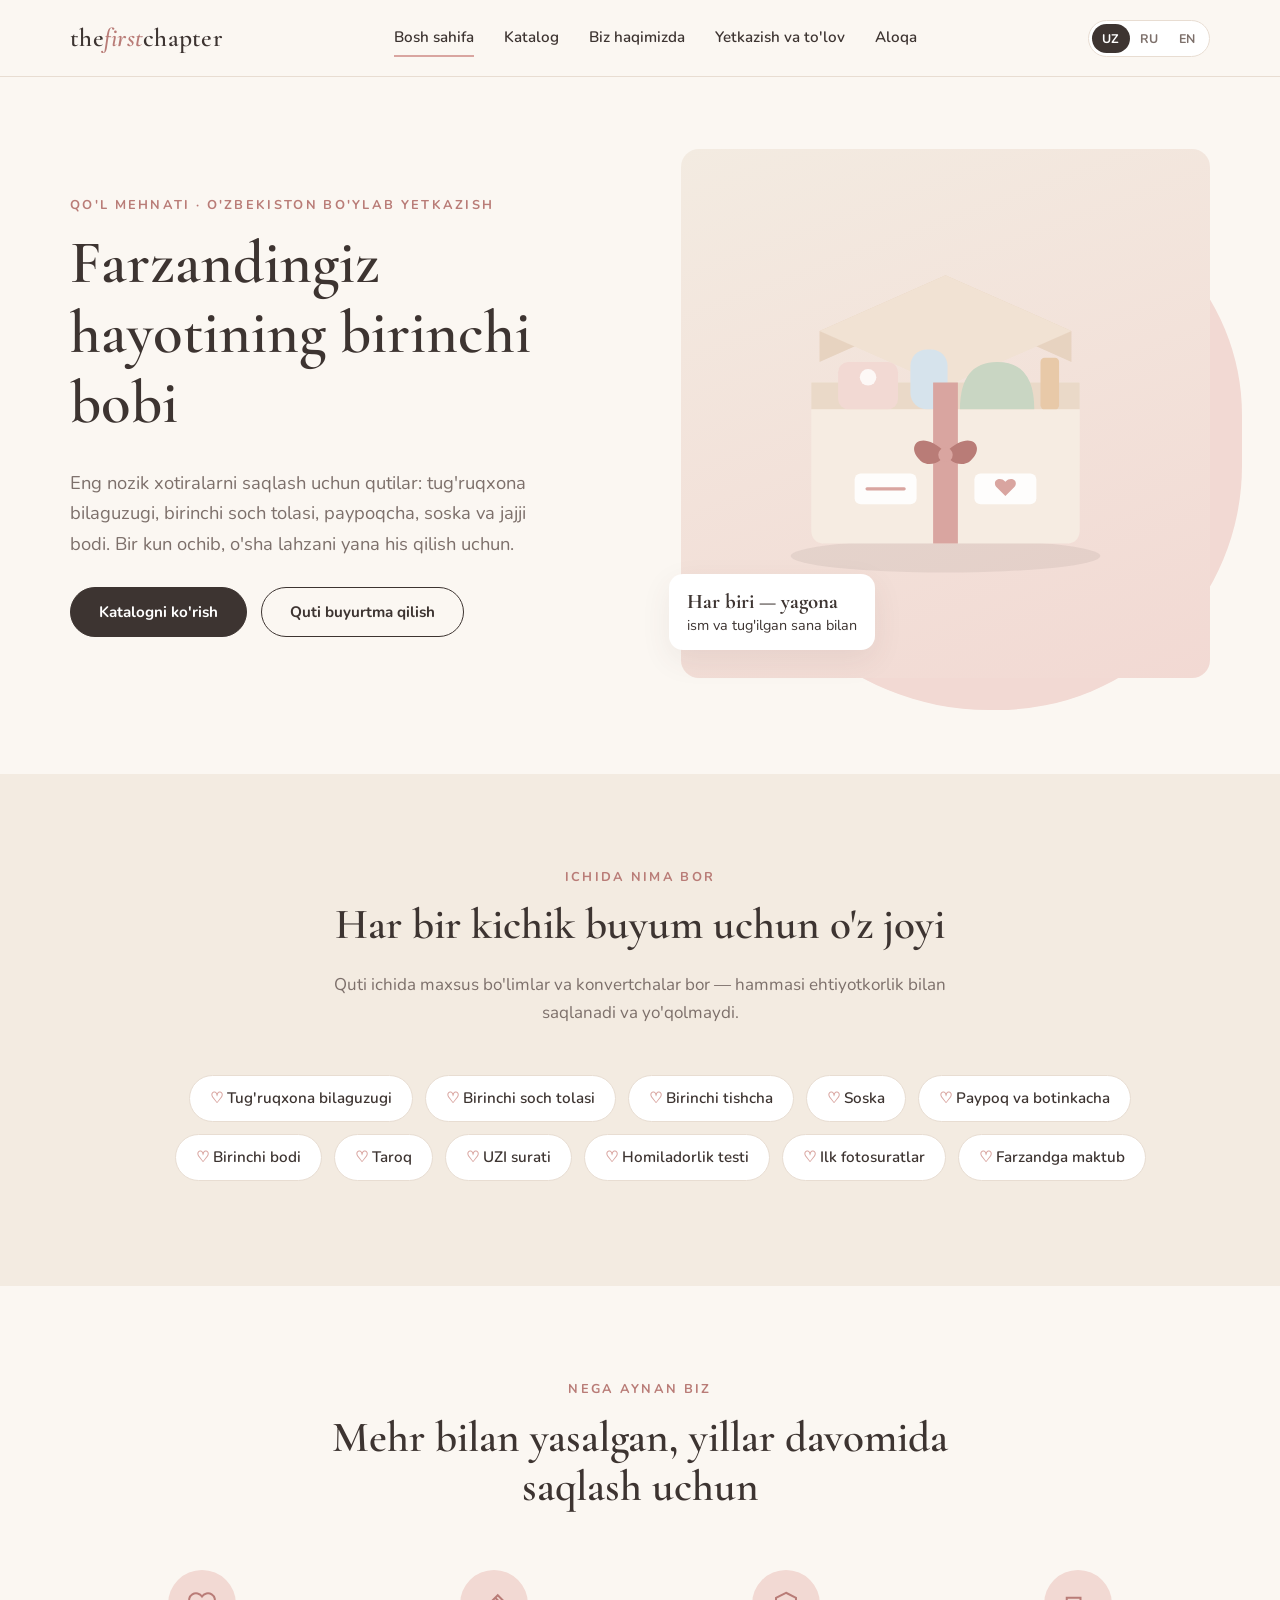
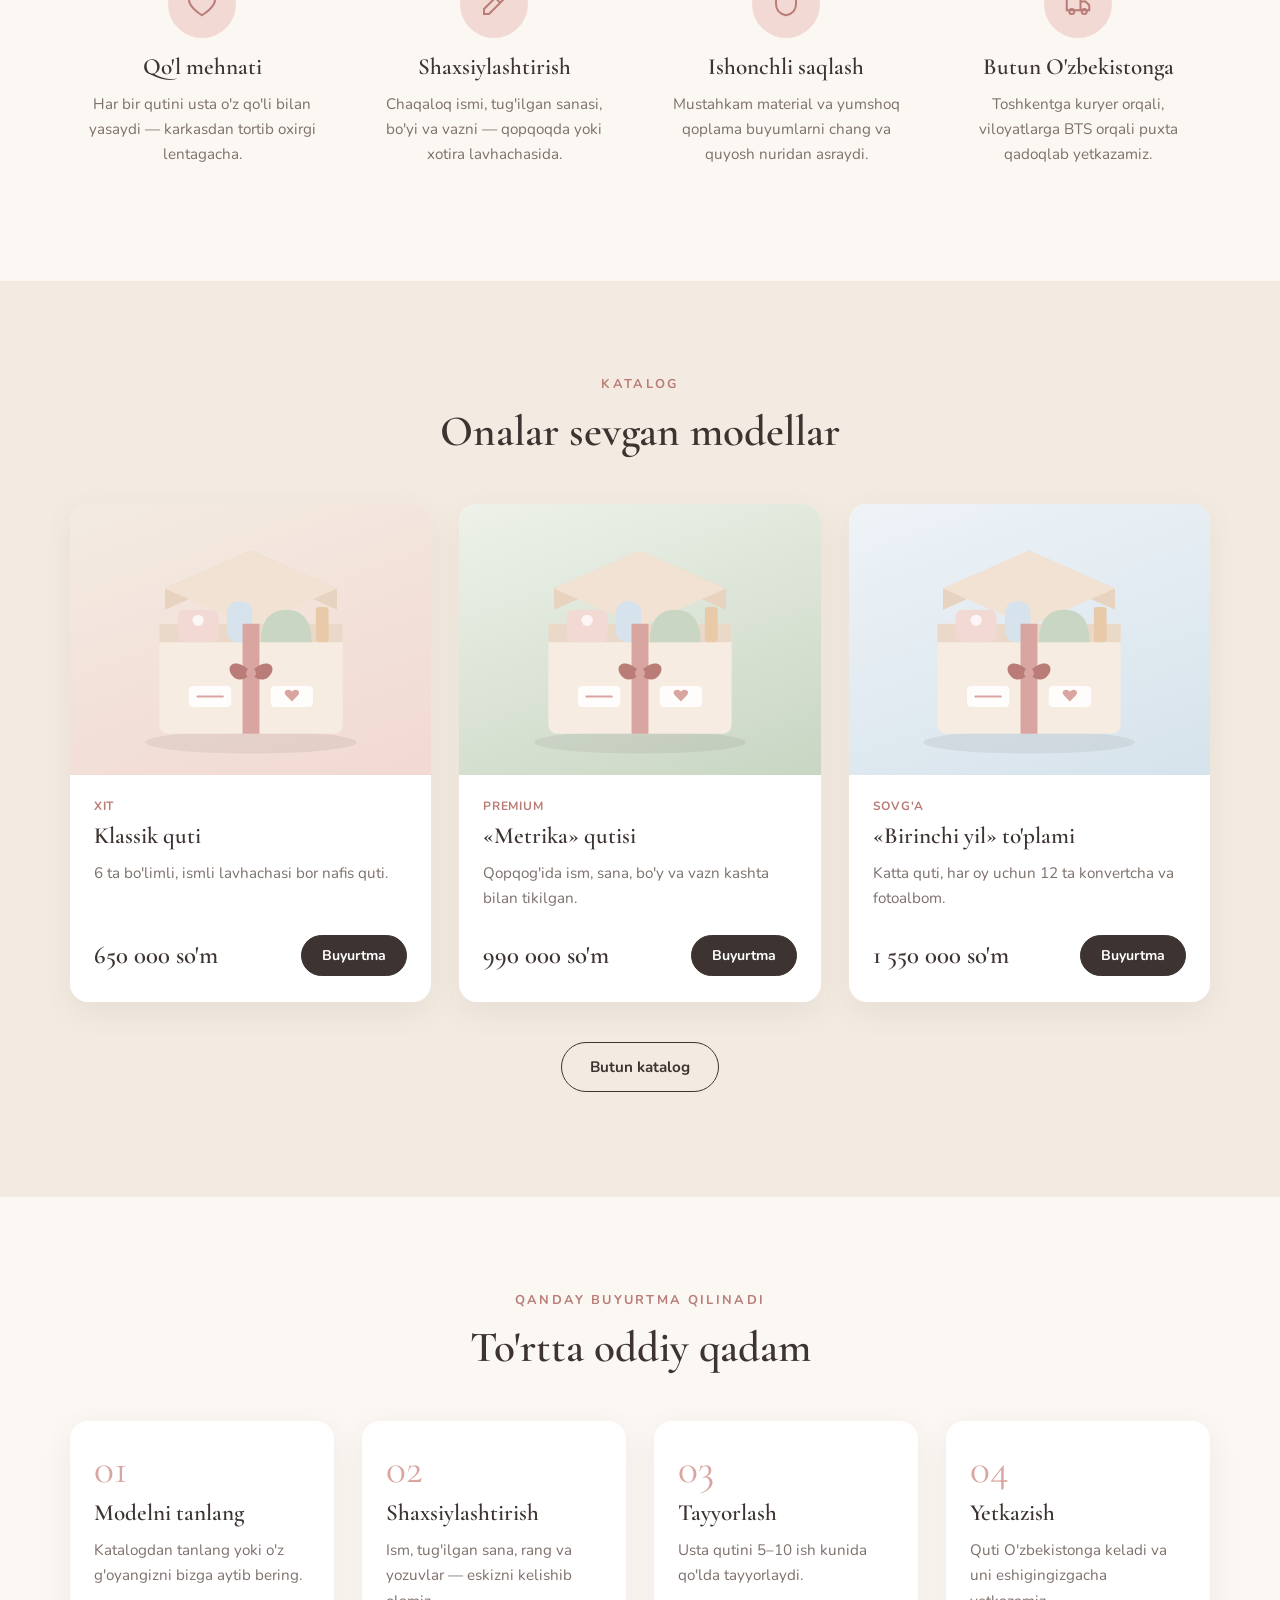
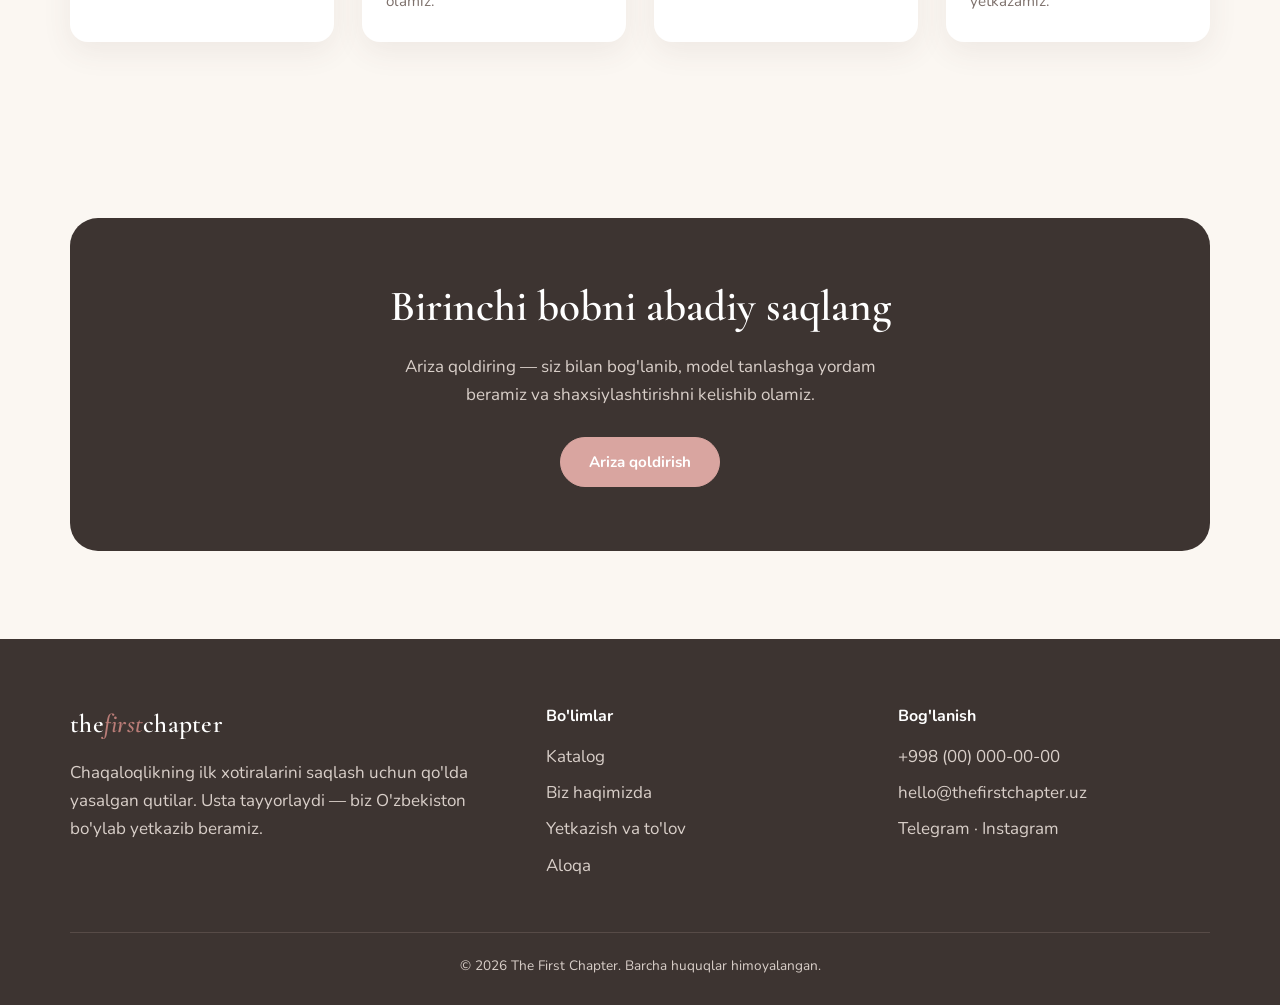
==== commit fb83a2a3: "Formalar Netlify Forms'ga ulandi, 404 sahifa, SEO va kirish qulayligi - Buyurtma va aloqa formalari " ====
--- a/index.html
+++ b/index.html
@@ -5,6 +5,12 @@
   <meta name="viewport" content="width=device-width, initial-scale=1.0">
   <title data-i18n="t.home">The First Chapter — bolalik xotiralari qutisi</title>
   <meta name="description" content="The First Chapter — chaqaloqlikning ilk buyumlarini saqlash uchun qo'lda yasalgan xotira qutilari. O'zbekiston bo'ylab yetkazib berish.">
+  <meta name="theme-color" content="#fbf7f2">
+  <meta property="og:type" content="website">
+  <meta property="og:site_name" content="The First Chapter">
+  <meta property="og:locale" content="uz_UZ">
+  <meta property="og:title" content="The First Chapter — bolalik xotiralari qutisi">
+  <meta property="og:description" content="The First Chapter — chaqaloqlikning ilk buyumlarini saqlash uchun qo'lda yasalgan xotira qutilari. O'zbekiston bo'ylab yetkazib berish.">
   <link rel="icon" href="images/box.svg" type="image/svg+xml">
   <link rel="preconnect" href="https://fonts.googleapis.com">
   <link rel="preconnect" href="https://fonts.gstatic.com" crossorigin>
@@ -166,30 +172,6 @@
       </div>
     </section>
 
-    <!-- Sharhlar -->
-    <section class="section section--sand">
-      <div class="container">
-        <div class="section-head reveal">
-          <span class="eyebrow" data-i18n="r.eyebrow">Sharhlar</span>
-          <h2 data-i18n="r.title">Onalar nima deydi</h2>
-        </div>
-        <div class="grid grid--3">
-          <div class="review reveal">
-            <blockquote data-i18n="r.1">«Ichiga bilaguzuk, birinchi paypoqchalar va soch tolasini soldim. Yig'ib turib ko'zimga yosh keldi. Sifati ajoyib!»</blockquote>
-            <cite>Madina<span data-i18n="r.1s">Sofiyaning onasi, Toshkent</span></cite>
-          </div>
-          <div class="review reveal">
-            <blockquote data-i18n="r.2">«Dugonamga tug'ruqxonadan chiqishiga sovg'a qildim. Qadoqlashi qimmatbaho brendlarnikidek, hamma hayratda qoldi.»</blockquote>
-            <cite>Dilnoza<span data-i18n="r.2s">sovg'a, Samarqand</span></cite>
-          </div>
-          <div class="review reveal">
-            <blockquote data-i18n="r.3">«Rang va yozuv bo'yicha barcha istaklarimni inobatga olishdi. Quti javonda bezak bo'lib turibdi.»</blockquote>
-            <cite>Nigora<span data-i18n="r.3s">Temurning onasi, Namangan</span></cite>
-          </div>
-        </div>
-      </div>
-    </section>
-
     <!-- CTA -->
     <section class="section">
       <div class="container">
@@ -234,23 +216,25 @@
   <!-- Buyurtma oynasi -->
   <div class="modal" id="order-modal" role="dialog" aria-modal="true" aria-labelledby="order-title">
     <div class="modal__box">
-      <button class="modal__close" aria-label="×">&times;</button>
+      <button class="modal__close" aria-label="Yopish" data-i18n-aria="modal.close">&times;</button>
       <h2 id="order-title" data-i18n="modal.title">Quti uchun ariza</h2>
       <p class="muted" data-i18n="modal.sub">Bir kun ichida siz bilan bog'lanamiz.</p>
-      <form class="form" data-validate novalidate>
+      <form class="form" name="buyurtma" method="POST" data-netlify="true" netlify-honeypot="bot-field" data-validate novalidate>
+        <input type="hidden" name="form-name" value="buyurtma"><input type="hidden" name="til"><input type="hidden" name="sahifa">
+        <p class="hp-field" aria-hidden="true"><label>Bo'sh qoldiring <input name="bot-field" tabindex="-1" autocomplete="off"></label></p>
         <div class="field">
           <label for="order-name" data-i18n="f.name">Ismingiz</label>
-          <input id="order-name" type="text" required>
+          <input id="order-name" name="ism" type="text" autocomplete="name" required>
           <span class="error-msg" data-i18n="f.nameErr">Ismingizni kiriting</span>
         </div>
         <div class="field">
           <label for="order-phone" data-i18n="f.phone">Telefon</label>
-          <input id="order-phone" type="tel" placeholder="+998" required>
+          <input id="order-phone" name="telefon" type="tel" autocomplete="tel" placeholder="+998" required>
           <span class="error-msg" data-i18n="f.phoneErr">To'g'ri raqam kiriting</span>
         </div>
         <div class="field">
           <label for="order-product" data-i18n="f.model">Model</label>
-          <select id="order-product">
+          <select id="order-product" name="model">
             <option value="" data-i18n="f.none">Hali tanlamadim</option>
             <option value="classic" data-i18n="p.classic">Klassik quti</option>
             <option value="mini" data-i18n="p.mini">Mini-quti</option>
@@ -262,10 +246,11 @@
         </div>
         <div class="field">
           <label for="order-comment" data-i18n="f.comment">Chaqaloq ismi, shahar va istaklaringiz</label>
-          <textarea id="order-comment" placeholder="Masalan: Oysha, 12.03.2026, Samarqand, pushti rang" data-i18n-placeholder="f.commentPh"></textarea>
+          <textarea id="order-comment" name="izoh" placeholder="Masalan: Oysha, 12.03.2026, Samarqand, pushti rang" data-i18n-placeholder="f.commentPh"></textarea>
         </div>
         <button type="submit" class="btn" data-i18n="modal.submit">Arizani yuborish</button>
-        <div class="form-success" data-i18n="modal.success">Rahmat! Ariza yuborildi, tez orada siz bilan bog'lanamiz.</div>
+        <div class="form-success" role="status" data-i18n="modal.success">Rahmat! Ariza yuborildi, tez orada siz bilan bog'lanamiz.</div>
+        <div class="form-error" role="alert" data-i18n="f.sendErr">Yuborib bo'lmadi. Iltimos, qayta urinib ko'ring yoki bizga Telegram orqali yozing.</div>
       </form>
     </div>
   </div>
--- a/css/style.css
+++ b/css/style.css
@@ -266,6 +266,14 @@
   padding: 16px 20px; border-radius: 12px; font-weight: 600;
 }
 .form-success.show { display: block; }
+.form-error {
+  display: none; background: #fbeeee; border: 1px solid #e8b9b9; color: #9b3f3f;
+  padding: 16px 20px; border-radius: 12px; font-weight: 600;
+}
+.form-error.show { display: block; }
+.btn:disabled { opacity: .6; cursor: wait; transform: none; }
+.hp-field { position: absolute; left: -9999px; width: 1px; height: 1px; overflow: hidden; }
+:focus-visible { outline: 2px solid var(--rose-dark); outline-offset: 3px; }
 
 .contact-item { display: flex; gap: 16px; margin-bottom: 22px; }
 .contact-item .feature__icon { margin: 0; width: 52px; height: 52px; flex-shrink: 0; }
@@ -289,6 +297,12 @@
   font-size: 1.8rem; cursor: pointer; color: var(--muted); line-height: 1;
 }
 @keyframes pop { from { transform: scale(.95); opacity: 0; } to { transform: none; opacity: 1; } }
+
+/* 404 */
+.not-found { text-align: center; max-width: 560px; }
+.not-found img { margin: 0 auto 8px; }
+.not-found__code { font-family: var(--serif); font-size: 4rem; line-height: 1; color: var(--rose-dark); margin-bottom: 8px; }
+.not-found .hero__actions { justify-content: center; }
 
 /* Подвал */
 .footer { background: var(--ink); color: #d9cfc9; padding: 64px 0 28px; margin-top: 0; }
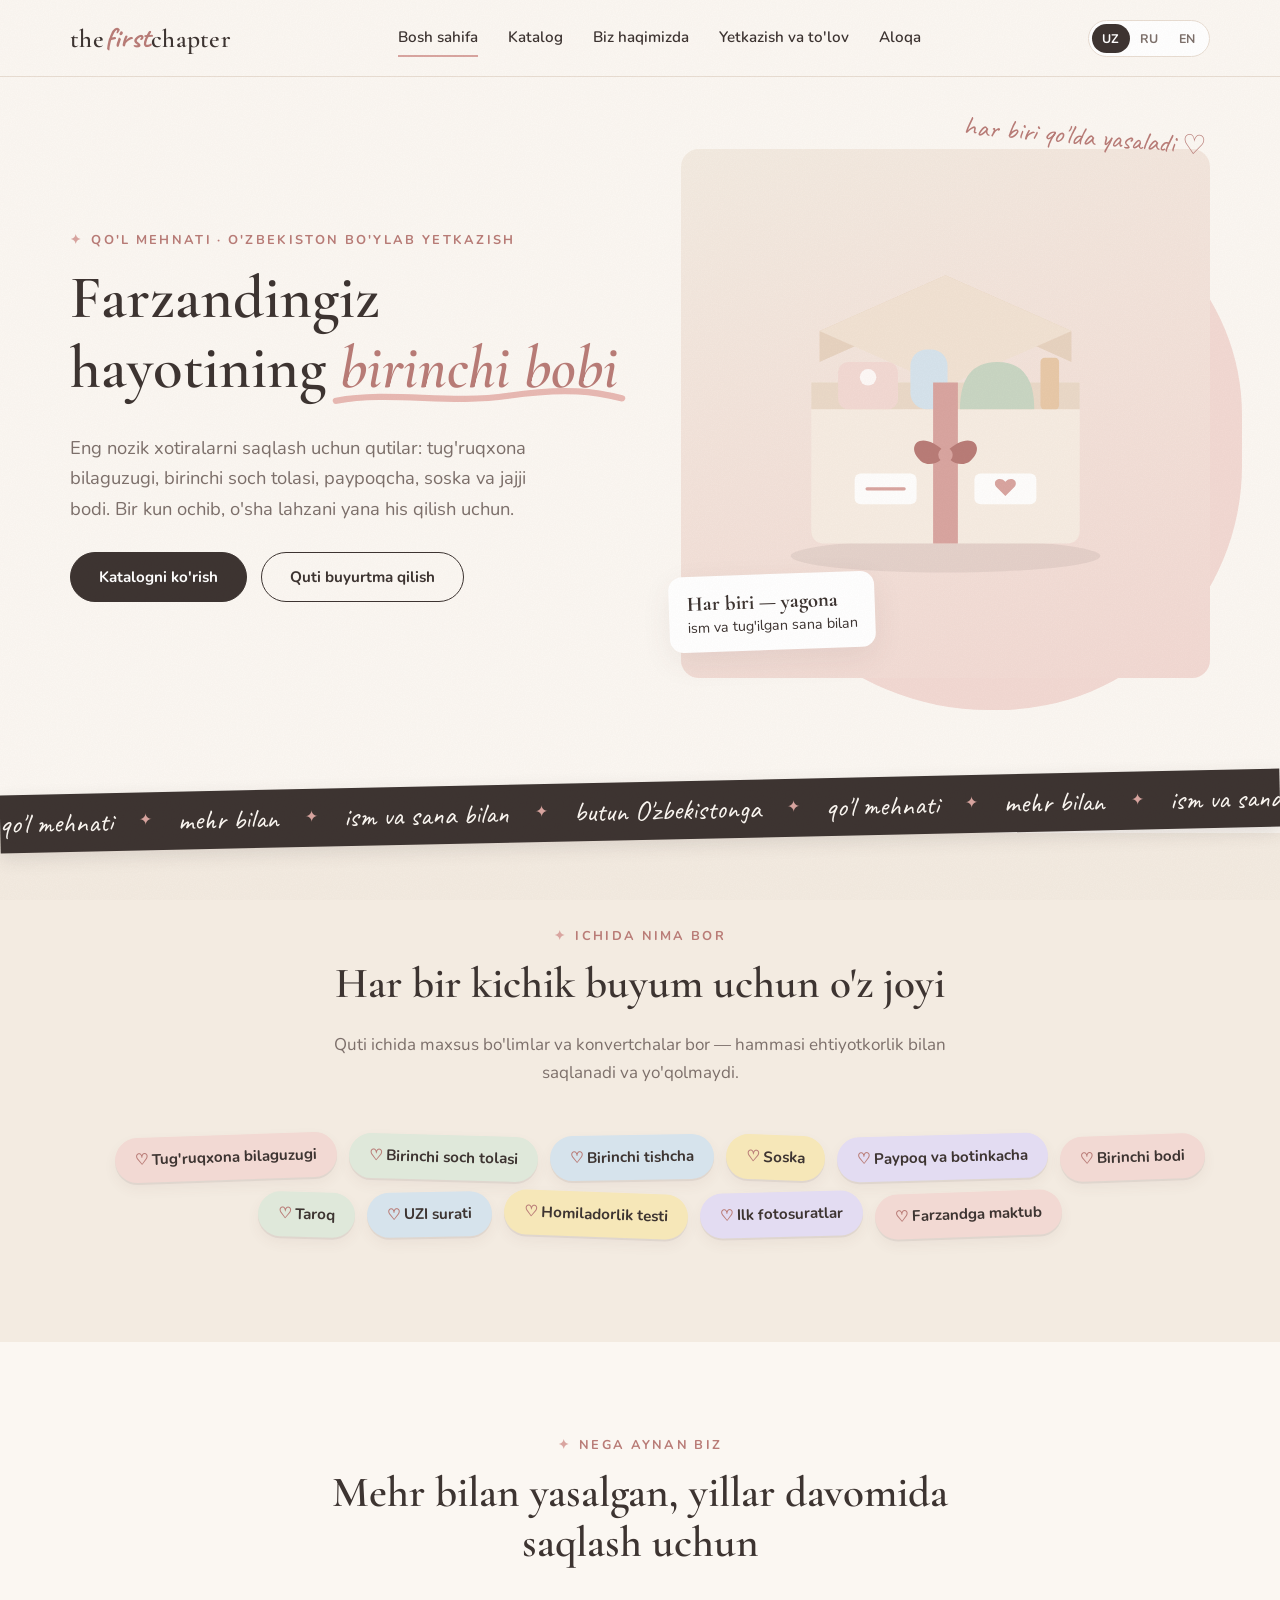
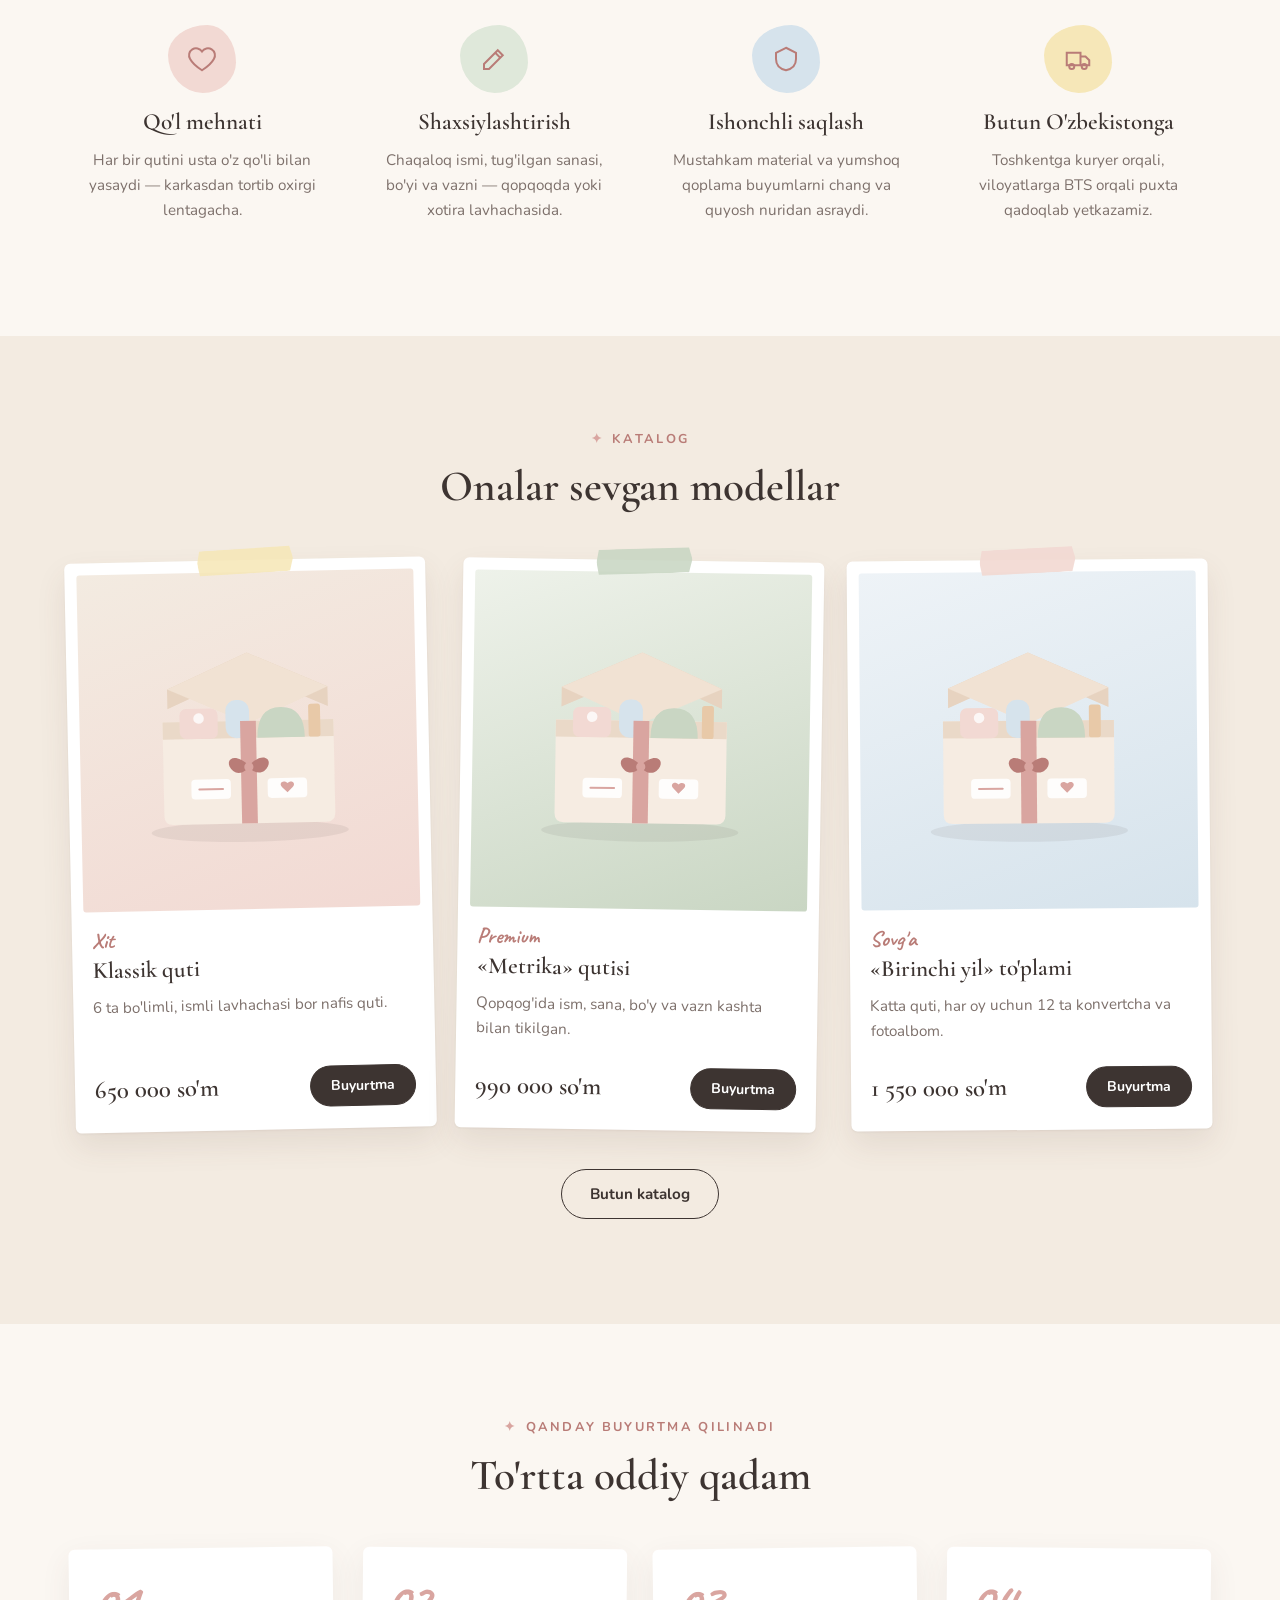
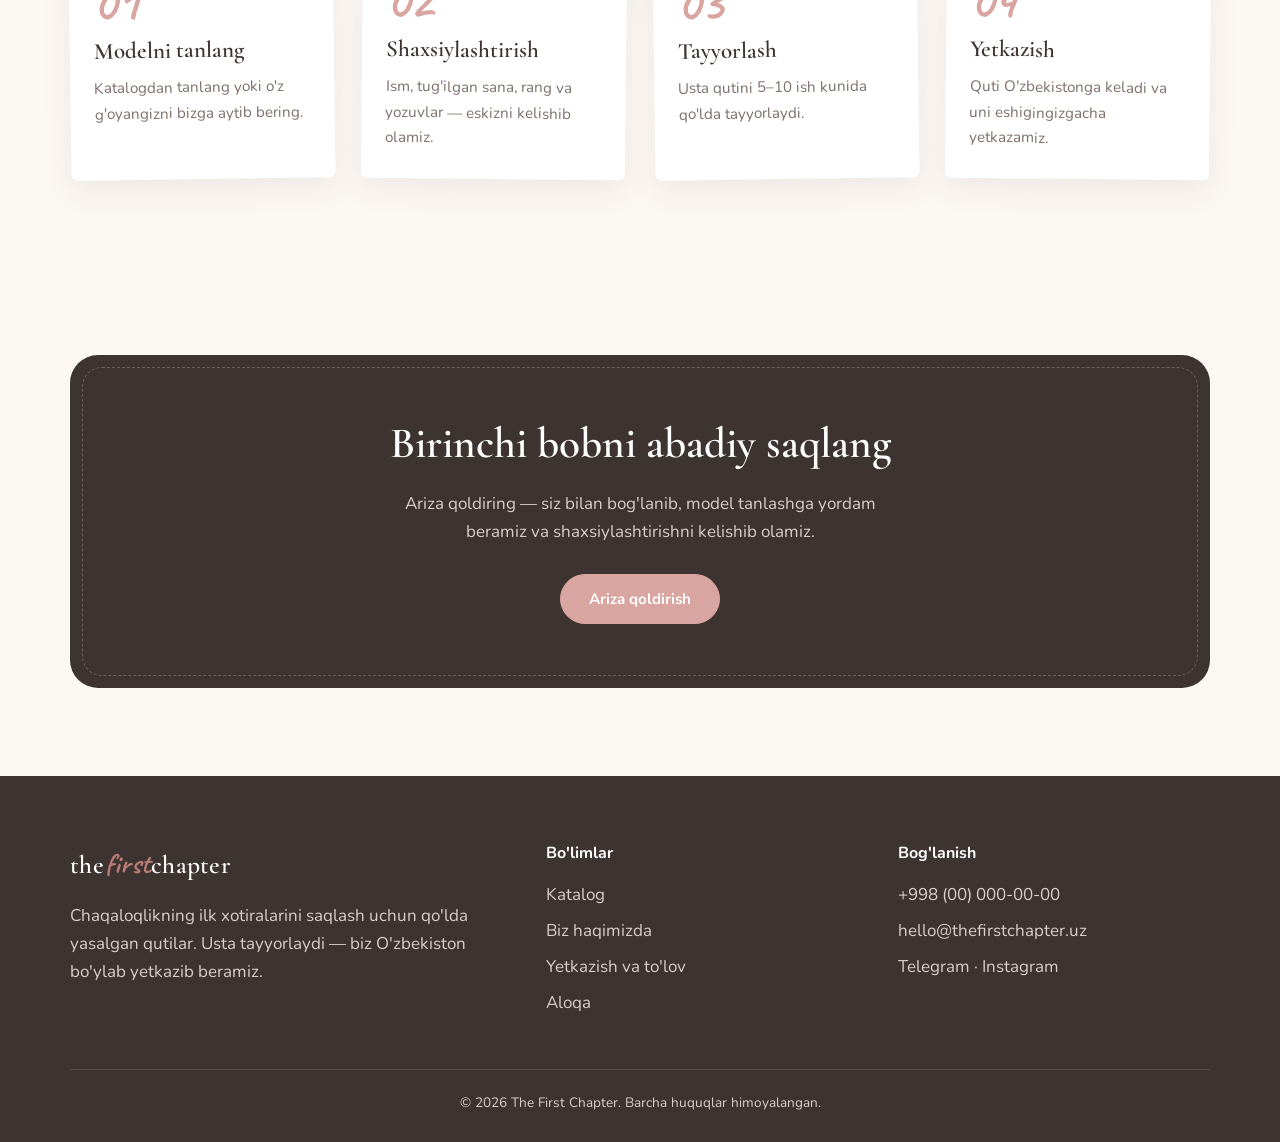
==== commit 06c9077a: "Kreativ dizayn: xotira albomi (scrapbook) uslubi - Caveat qo'lyozma shrifti, qog'oz teksturasi - Sar" ====
--- a/index.html
+++ b/index.html
@@ -5,6 +5,8 @@
   <meta name="viewport" content="width=device-width, initial-scale=1.0">
   <title data-i18n="t.home">The First Chapter — bolalik xotiralari qutisi</title>
   <meta name="description" content="The First Chapter — chaqaloqlikning ilk buyumlarini saqlash uchun qo'lda yasalgan xotira qutilari. O'zbekiston bo'ylab yetkazib berish.">
+  <link rel="canonical" href="https://yusufkhuja1199.github.io/thefirstchapteruz/">
+  <meta property="og:url" content="https://yusufkhuja1199.github.io/thefirstchapteruz/">
   <meta name="theme-color" content="#fbf7f2">
   <meta property="og:type" content="website">
   <meta property="og:site_name" content="The First Chapter">
@@ -14,7 +16,7 @@
   <link rel="icon" href="images/box.svg" type="image/svg+xml">
   <link rel="preconnect" href="https://fonts.googleapis.com">
   <link rel="preconnect" href="https://fonts.gstatic.com" crossorigin>
-  <link href="https://fonts.googleapis.com/css2?family=Cormorant+Garamond:ital,wght@0,500;0,600;1,500&family=Nunito:wght@400;600;700&display=swap" rel="stylesheet">
+  <link href="https://fonts.googleapis.com/css2?family=Caveat:wght@500;700&family=Cormorant+Garamond:ital,wght@0,500;0,600;1,500&family=Nunito:wght@400;600;700&display=swap" rel="stylesheet">
   <link rel="stylesheet" href="css/style.css">
 </head>
 <body>
@@ -46,7 +48,7 @@
       <div class="container hero__grid">
         <div class="hero__text reveal">
           <span class="eyebrow" data-i18n="h.eyebrow">Qo'l mehnati · O'zbekiston bo'ylab yetkazish</span>
-          <h1 data-i18n="h.title">Farzandingiz hayotining birinchi bobi</h1>
+          <h1><span data-i18n="h.title1">Farzandingiz hayotining</span> <em class="scribble" data-i18n="h.title2">birinchi bobi</em> <span data-i18n="h.title3"></span></h1>
           <p data-i18n="h.text">Eng nozik xotiralarni saqlash uchun qutilar: tug'ruqxona bilaguzugi, birinchi soch tolasi, paypoqcha, soska va jajji bodi. Bir kun ochib, o'sha lahzani yana his qilish uchun.</p>
           <div class="hero__actions">
             <a href="catalog.html" class="btn" data-i18n="h.btnCatalog">Katalogni ko'rish</a>
@@ -56,9 +58,18 @@
         <div class="hero__visual reveal">
           <div class="art"><img src="images/box.svg" alt="The First Chapter xotira qutisi bolalar buyumlari bilan" data-i18n-alt="h.alt"></div>
           <div class="hero__badge"><strong data-i18n="h.badgeT">Har biri — yagona</strong><span data-i18n="h.badge">ism va tug'ilgan sana bilan</span></div>
-        </div>
-      </div>
-    </section>
+          <p class="hero__note hand" aria-hidden="true"><span data-i18n="h.note">har biri qo'lda yasaladi</span> ♡</p>
+        </div>
+      </div>
+    </section>
+
+    <!-- Harakatlanuvchi lenta -->
+    <div class="marquee" aria-hidden="true">
+      <div class="marquee__track">
+        <span data-i18n="m.1">qo'l mehnati</span><i>✦</i><span data-i18n="m.2">mehr bilan</span><i>✦</i><span data-i18n="m.3">ism va sana bilan</span><i>✦</i><span data-i18n="m.4">butun O'zbekistonga</span><i>✦</i>
+        <span data-i18n="m.1">qo'l mehnati</span><i>✦</i><span data-i18n="m.2">mehr bilan</span><i>✦</i><span data-i18n="m.3">ism va sana bilan</span><i>✦</i><span data-i18n="m.4">butun O'zbekistonga</span><i>✦</i>
+      </div>
+    </div>
 
     <!-- Ichida nima bor -->
     <section class="section section--sand">
--- a/css/style.css
+++ b/css/style.css
@@ -355,3 +355,167 @@
   .reveal { opacity: 1; transform: none; transition: none; }
   html { scroll-behavior: auto; }
 }
+
+/* =====================================================================
+   Kreativ qatlam — "xotira albomi" (scrapbook) uslubi
+   Qog'oz teksturasi, qo'lyozma shrift, polaroid kartochkalar,
+   washi-lenta, rangli stikerlar va harakatlanuvchi lenta.
+   ===================================================================== */
+:root {
+  --hand: "Caveat", "Segoe Print", cursive;
+  --butter: #f6e7b8;
+  --lilac: #e3dcf2;
+  --tape-1: rgba(246, 231, 184, .88);
+  --tape-2: rgba(201, 214, 195, .88);
+  --tape-3: rgba(242, 217, 211, .92);
+}
+
+body { overflow-x: clip; }
+::selection { background: var(--blush); color: var(--ink); }
+
+/* Qog'oz teksturasi — butun sahifa ustida, bosishga xalaqit bermaydi */
+body::before {
+  content: ""; position: fixed; inset: 0; z-index: 60; pointer-events: none;
+  mix-blend-mode: multiply; opacity: .55;
+  background-image: url("data:image/svg+xml,%3Csvg xmlns='http://www.w3.org/2000/svg' width='180' height='180'%3E%3Cfilter id='n'%3E%3CfeTurbulence type='fractalNoise' baseFrequency='.85' numOctaves='2' stitchTiles='stitch'/%3E%3CfeColorMatrix values='0 0 0 0 .38 0 0 0 0 .29 0 0 0 0 .25 0 0 0 .09 0'/%3E%3C/filter%3E%3Crect width='100%25' height='100%25' filter='url(%23n)'/%3E%3C/svg%3E");
+}
+
+.hand { font-family: var(--hand); }
+
+/* Logotip: "first" qo'lyozmada */
+.logo span { font-family: var(--hand); font-style: normal; font-weight: 700; font-size: 1.12em; padding: 0 1px; }
+
+/* Kichik sarlavhalar oldida yulduzcha */
+.eyebrow::before { content: "✦"; margin-right: 8px; color: var(--rose); }
+
+/* Sarlavhadagi urg'u + qo'lda chizilgan chiziq */
+.scribble {
+  position: relative; z-index: 0; white-space: nowrap;
+  font-style: italic; color: var(--rose-dark);
+}
+.scribble::after {
+  content: ""; position: absolute; z-index: -1;
+  left: -3%; right: -3%; bottom: -.06em; height: .34em;
+  background: url("data:image/svg+xml,%3Csvg xmlns='http://www.w3.org/2000/svg' viewBox='0 0 200 16' preserveAspectRatio='none'%3E%3Cpath d='M3 11 C 40 3, 80 14, 120 7 S 180 4, 197 9' fill='none' stroke='%23e8b9b3' stroke-width='5' stroke-linecap='round'/%3E%3C/svg%3E") no-repeat center / 100% 100%;
+  animation: draw 1.1s .5s cubic-bezier(.6, 0, .2, 1) both;
+}
+@keyframes draw { from { clip-path: inset(0 100% 0 0); } to { clip-path: inset(0 0 0 0); } }
+
+/* Hero: suzib yuruvchi quti, shakli o'zgaruvchi dog', qo'lyozma izoh */
+.hero__visual .art { animation: float 7s ease-in-out infinite; }
+@keyframes float { 50% { transform: translateY(-10px) rotate(-1deg); } }
+.hero__visual::before { animation: morph 14s ease-in-out infinite; }
+@keyframes morph {
+  0%, 100% { border-radius: 50% 44% 48% 52%; }
+  33% { border-radius: 42% 58% 56% 44% / 50% 42% 58% 50%; }
+  66% { border-radius: 56% 44% 40% 60% / 44% 56% 44% 56%; }
+}
+.hero__note {
+  position: absolute; top: -26px; right: 4px; margin: 0;
+  font-size: 1.7rem; line-height: 1; color: var(--rose-dark);
+  transform: rotate(5deg);
+}
+.hero__badge { transform: rotate(-2deg); }
+
+/* Harakatlanuvchi lenta */
+.marquee {
+  position: relative; z-index: 2; overflow: hidden;
+  background: var(--ink); color: var(--cream);
+  padding: 12px 0; transform: rotate(-1.2deg); margin: 8px 0 -6px;
+  box-shadow: 0 6px 18px rgba(61, 52, 49, .12);
+}
+.marquee__track {
+  display: flex; align-items: center; width: max-content; white-space: nowrap;
+  font-family: var(--hand); font-size: 1.75rem; line-height: 1.2;
+  animation: marquee 30s linear infinite;
+}
+.marquee__track > * { margin-right: 26px; }
+.marquee__track i { font-style: normal; font-size: 1rem; color: var(--rose); }
+@keyframes marquee { to { transform: translateX(-50%); } }
+
+/* "Ichida nima bor" — rangli stikerlar */
+.keep-list li {
+  border: 0; font-weight: 700; transform: rotate(var(--r, 0deg));
+  box-shadow: 0 2px 0 rgba(61, 52, 49, .07), 0 6px 14px rgba(94, 70, 60, .06);
+  transition: transform .25s cubic-bezier(.2, .8, .2, 1);
+}
+.keep-list li::before { color: var(--rose-dark); }
+.keep-list li:nth-child(5n+1) { background: var(--blush); --r: -2deg; }
+.keep-list li:nth-child(5n+2) { background: #dfe8da; --r: 1.5deg; }
+.keep-list li:nth-child(5n+3) { background: var(--sky); --r: -1deg; }
+.keep-list li:nth-child(5n+4) { background: var(--butter); --r: 2deg; }
+.keep-list li:nth-child(5n+5) { background: var(--lilac); --r: -1.5deg; }
+.keep-list li:hover { transform: rotate(0deg) scale(1.07); }
+
+/* Polaroid kartochkalar + washi-lenta */
+.card {
+  position: relative; overflow: visible;
+  padding: 12px 12px 0; border-radius: 6px;
+  box-shadow: 0 1px 2px rgba(61, 52, 49, .06), 0 14px 30px rgba(94, 70, 60, .10);
+  transition: opacity .7s ease, transform .4s cubic-bezier(.2, .8, .2, 1), box-shadow .4s;
+}
+.card, .card.reveal.visible { transform: rotate(var(--tilt, 0deg)); }
+.card:hover, .card.reveal.visible:hover {
+  transform: rotate(0deg) translateY(-6px);
+  box-shadow: 0 2px 4px rgba(61, 52, 49, .06), 0 22px 40px rgba(94, 70, 60, .16);
+}
+.grid > .card:nth-child(3n+1) { --tilt: -1.2deg; --tape: var(--tape-1); }
+.grid > .card:nth-child(3n+2) { --tilt: .9deg; --tape: var(--tape-2); }
+.grid > .card:nth-child(3n) { --tilt: -.5deg; --tape: var(--tape-3); }
+.card::before {
+  content: ""; position: absolute; z-index: 2; top: -12px; left: 50%;
+  width: 96px; height: 26px; transform: translateX(-50%) rotate(-3deg);
+  background: var(--tape, var(--tape-1));
+  box-shadow: 0 1px 2px rgba(61, 52, 49, .08);
+  clip-path: polygon(3% 0, 97% 4%, 100% 50%, 96% 100%, 2% 96%, 0 48%);
+}
+.card .art { border-radius: 3px; aspect-ratio: 1 / 1; }
+.card__body { padding: 18px 8px 22px; }
+.tag {
+  font-family: var(--hand); font-size: 1.35rem; font-weight: 700;
+  text-transform: none; letter-spacing: 0; line-height: 1;
+}
+
+/* Afzalliklar: organik shakldagi rangli ikonkalar */
+.feature__icon {
+  border-radius: 58% 42% 49% 51% / 44% 55% 45% 56%;
+  transition: transform .4s cubic-bezier(.2, .8, .2, 1);
+}
+.grid > .feature:nth-child(4n+2) .feature__icon { background: #dfe8da; }
+.grid > .feature:nth-child(4n+3) .feature__icon { background: var(--sky); }
+.grid > .feature:nth-child(4n+4) .feature__icon { background: var(--butter); }
+.feature:hover .feature__icon { transform: rotate(-8deg) scale(1.08); }
+
+/* Qadamlar: qo'lyozma raqamlar, biroz qiyshiq qog'ozlar */
+.step { border-radius: 6px; }
+.step, .step.reveal.visible { transform: rotate(var(--tilt, 0deg)); }
+.steps .step:nth-child(odd) { --tilt: -.8deg; }
+.steps .step:nth-child(even) { --tilt: .6deg; }
+.step::before { font-family: var(--hand); font-size: 3.2rem; font-weight: 700; }
+
+/* Tugmalar: o'ynoqi hover */
+.btn:hover { transform: translateY(-2px) rotate(-1.5deg); }
+
+/* Ichki sahifalar sarlavhasi pastida to'lqinli qirra */
+.page-hero { position: relative; }
+.page-hero::after {
+  content: ""; position: absolute; left: 0; right: 0; bottom: -1px; height: 22px;
+  background: url("data:image/svg+xml,%3Csvg xmlns='http://www.w3.org/2000/svg' width='120' height='22'%3E%3Cpath d='M0 22 V11 Q15 0 30 11 T60 11 T90 11 T120 11 V22 Z' fill='%23fbf7f2'/%3E%3C/svg%3E") repeat-x;
+  background-size: 120px 22px;
+}
+
+/* CTA: ichki shtrix ramka */
+.cta { position: relative; }
+.cta::after {
+  content: ""; position: absolute; inset: 12px; border-radius: 20px;
+  border: 1.5px dashed rgba(255, 255, 255, .22); pointer-events: none;
+}
+
+@media (max-width: 800px) {
+  .hero__note { top: 14px; right: 16px; font-size: 1.45rem; }
+  .marquee__track { font-size: 1.45rem; }
+}
+@media (prefers-reduced-motion: reduce) {
+  .marquee__track, .hero__visual .art, .hero__visual::before, .scribble::after { animation: none; }
+  .card, .card.reveal.visible, .step, .step.reveal.visible, .keep-list li { transform: none; }
+}
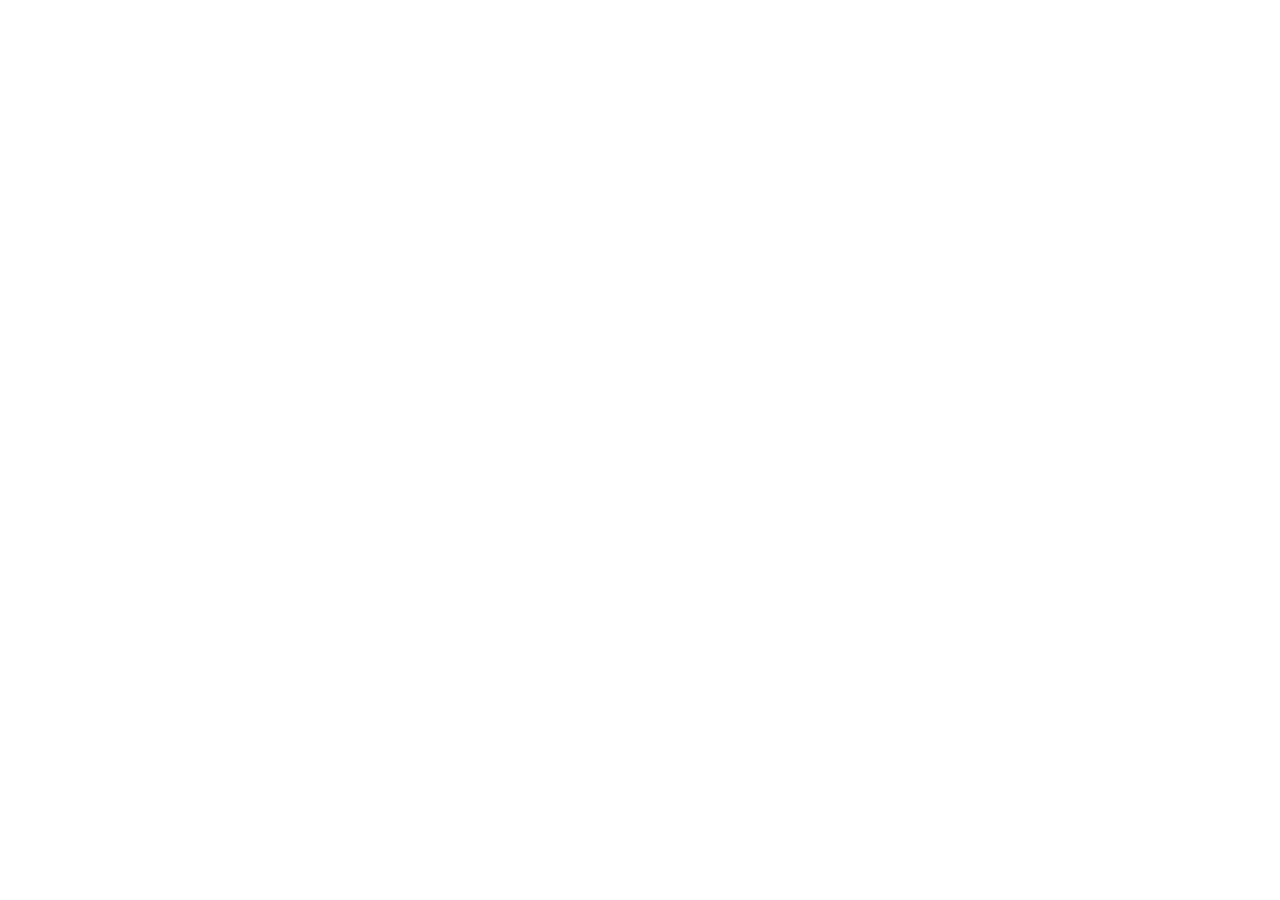
==== commit 072e56ec: "Sayt thefirstchapteruz.github.io ga ko'chdi: eski havolalar yo'naltiriladi Bu repozitoriyda faqat yo" ====
--- a/index.html
+++ b/index.html
@@ -3,270 +3,17 @@
 <head>
   <meta charset="UTF-8">
   <meta name="viewport" content="width=device-width, initial-scale=1.0">
-  <title data-i18n="t.home">The First Chapter — bolalik xotiralari qutisi</title>
-  <meta name="description" content="The First Chapter — chaqaloqlikning ilk buyumlarini saqlash uchun qo'lda yasalgan xotira qutilari. O'zbekiston bo'ylab yetkazib berish.">
-  <link rel="canonical" href="https://yusufkhuja1199.github.io/thefirstchapteruz/">
-  <meta property="og:url" content="https://yusufkhuja1199.github.io/thefirstchapteruz/">
-  <meta name="theme-color" content="#fbf7f2">
-  <meta property="og:type" content="website">
-  <meta property="og:site_name" content="The First Chapter">
-  <meta property="og:locale" content="uz_UZ">
-  <meta property="og:title" content="The First Chapter — bolalik xotiralari qutisi">
-  <meta property="og:description" content="The First Chapter — chaqaloqlikning ilk buyumlarini saqlash uchun qo'lda yasalgan xotira qutilari. O'zbekiston bo'ylab yetkazib berish.">
-  <link rel="icon" href="images/box.svg" type="image/svg+xml">
-  <link rel="preconnect" href="https://fonts.googleapis.com">
-  <link rel="preconnect" href="https://fonts.gstatic.com" crossorigin>
-  <link href="https://fonts.googleapis.com/css2?family=Caveat:wght@500;700&family=Cormorant+Garamond:ital,wght@0,500;0,600;1,500&family=Nunito:wght@400;600;700&display=swap" rel="stylesheet">
-  <link rel="stylesheet" href="css/style.css">
+  <title>The First Chapter — yangi manzil</title>
+  <meta name="robots" content="noindex">
+  <link rel="canonical" href="https://thefirstchapteruz.github.io/">
+  <meta http-equiv="refresh" content="0; url=https://thefirstchapteruz.github.io/">
+  <script>
+    // Sayt yangi manzilga ko'chdi: https://thefirstchapteruz.github.io
+    location.replace("https://thefirstchapteruz.github.io/" + location.search + location.hash);
+  </script>
 </head>
-<body>
-
-  <header class="header">
-    <div class="container header__inner">
-      <a href="index.html" class="logo">the<span>first</span>chapter</a>
-      <nav class="nav">
-        <a href="index.html" data-i18n="nav.home">Bosh sahifa</a>
-        <a href="catalog.html" data-i18n="nav.catalog">Katalog</a>
-        <a href="about.html" data-i18n="nav.about">Biz haqimizda</a>
-        <a href="delivery.html" data-i18n="nav.delivery">Yetkazish va to'lov</a>
-        <a href="contact.html" data-i18n="nav.contact">Aloqa</a>
-      </nav>
-      <div class="header__tools">
-        <div class="lang" role="group" aria-label="Til / Язык / Language">
-          <button type="button" data-lang="uz">UZ</button>
-          <button type="button" data-lang="ru">RU</button>
-          <button type="button" data-lang="en">EN</button>
-        </div>
-        <button class="burger" aria-label="Menu" aria-expanded="false"><span></span><span></span><span></span></button>
-      </div>
-    </div>
-  </header>
-
-  <main>
-    <!-- Hero -->
-    <section class="hero">
-      <div class="container hero__grid">
-        <div class="hero__text reveal">
-          <span class="eyebrow" data-i18n="h.eyebrow">Qo'l mehnati · O'zbekiston bo'ylab yetkazish</span>
-          <h1><span data-i18n="h.title1">Farzandingiz hayotining</span> <em class="scribble" data-i18n="h.title2">birinchi bobi</em> <span data-i18n="h.title3"></span></h1>
-          <p data-i18n="h.text">Eng nozik xotiralarni saqlash uchun qutilar: tug'ruqxona bilaguzugi, birinchi soch tolasi, paypoqcha, soska va jajji bodi. Bir kun ochib, o'sha lahzani yana his qilish uchun.</p>
-          <div class="hero__actions">
-            <a href="catalog.html" class="btn" data-i18n="h.btnCatalog">Katalogni ko'rish</a>
-            <a href="#" class="btn btn--ghost" data-order="" data-i18n="h.btnOrder">Quti buyurtma qilish</a>
-          </div>
-        </div>
-        <div class="hero__visual reveal">
-          <div class="art"><img src="images/box.svg" alt="The First Chapter xotira qutisi bolalar buyumlari bilan" data-i18n-alt="h.alt"></div>
-          <div class="hero__badge"><strong data-i18n="h.badgeT">Har biri — yagona</strong><span data-i18n="h.badge">ism va tug'ilgan sana bilan</span></div>
-          <p class="hero__note hand" aria-hidden="true"><span data-i18n="h.note">har biri qo'lda yasaladi</span> ♡</p>
-        </div>
-      </div>
-    </section>
-
-    <!-- Harakatlanuvchi lenta -->
-    <div class="marquee" aria-hidden="true">
-      <div class="marquee__track">
-        <span data-i18n="m.1">qo'l mehnati</span><i>✦</i><span data-i18n="m.2">mehr bilan</span><i>✦</i><span data-i18n="m.3">ism va sana bilan</span><i>✦</i><span data-i18n="m.4">butun O'zbekistonga</span><i>✦</i>
-        <span data-i18n="m.1">qo'l mehnati</span><i>✦</i><span data-i18n="m.2">mehr bilan</span><i>✦</i><span data-i18n="m.3">ism va sana bilan</span><i>✦</i><span data-i18n="m.4">butun O'zbekistonga</span><i>✦</i>
-      </div>
-    </div>
-
-    <!-- Ichida nima bor -->
-    <section class="section section--sand">
-      <div class="container">
-        <div class="section-head reveal">
-          <span class="eyebrow" data-i18n="k.eyebrow">Ichida nima bor</span>
-          <h2 data-i18n="k.title">Har bir kichik buyum uchun o'z joyi</h2>
-          <p class="muted" data-i18n="k.text">Quti ichida maxsus bo'limlar va konvertchalar bor — hammasi ehtiyotkorlik bilan saqlanadi va yo'qolmaydi.</p>
-        </div>
-        <ul class="keep-list reveal">
-          <li data-i18n="k.1">Tug'ruqxona bilaguzugi</li>
-          <li data-i18n="k.2">Birinchi soch tolasi</li>
-          <li data-i18n="k.3">Birinchi tishcha</li>
-          <li data-i18n="k.4">Soska</li>
-          <li data-i18n="k.5">Paypoq va botinkacha</li>
-          <li data-i18n="k.6">Birinchi bodi</li>
-          <li data-i18n="k.7">Taroq</li>
-          <li data-i18n="k.8">UZI surati</li>
-          <li data-i18n="k.9">Homiladorlik testi</li>
-          <li data-i18n="k.10">Ilk fotosuratlar</li>
-          <li data-i18n="k.11">Farzandga maktub</li>
-        </ul>
-      </div>
-    </section>
-
-    <!-- Afzalliklar -->
-    <section class="section">
-      <div class="container">
-        <div class="section-head reveal">
-          <span class="eyebrow" data-i18n="w.eyebrow">Nega aynan biz</span>
-          <h2 data-i18n="w.title">Mehr bilan yasalgan, yillar davomida saqlash uchun</h2>
-        </div>
-        <div class="grid grid--4">
-          <div class="feature reveal">
-            <div class="feature__icon"><svg viewBox="0 0 24 24"><path d="M12 21s-7-4.4-9.5-9A5.5 5.5 0 0 1 12 6a5.5 5.5 0 0 1 9.5 6C19 16.6 12 21 12 21z"/></svg></div>
-            <h3 data-i18n="w.1t">Qo'l mehnati</h3>
-            <p data-i18n="w.1">Har bir qutini usta o'z qo'li bilan yasaydi — karkasdan tortib oxirgi lentagacha.</p>
-          </div>
-          <div class="feature reveal">
-            <div class="feature__icon"><svg viewBox="0 0 24 24"><path d="M4 20h4L19 9l-4-4L4 16v4z"/><path d="M13 7l4 4"/></svg></div>
-            <h3 data-i18n="w.2t">Shaxsiylashtirish</h3>
-            <p data-i18n="w.2">Chaqaloq ismi, tug'ilgan sanasi, bo'yi va vazni — qopqoqda yoki xotira lavhachasida.</p>
-          </div>
-          <div class="feature reveal">
-            <div class="feature__icon"><svg viewBox="0 0 24 24"><path d="M12 3l8 4v5c0 5-3.5 8-8 9-4.5-1-8-4-8-9V7l8-4z"/></svg></div>
-            <h3 data-i18n="w.3t">Ishonchli saqlash</h3>
-            <p data-i18n="w.3">Mustahkam material va yumshoq qoplama buyumlarni chang va quyosh nuridan asraydi.</p>
-          </div>
-          <div class="feature reveal">
-            <div class="feature__icon"><svg viewBox="0 0 24 24"><path d="M3 7h11v10H3z"/><path d="M14 10h4l3 3v4h-7"/><circle cx="7" cy="18" r="2"/><circle cx="17" cy="18" r="2"/></svg></div>
-            <h3 data-i18n="w.4t">Butun O'zbekistonga</h3>
-            <p data-i18n="w.4">Toshkentga kuryer orqali, viloyatlarga BTS orqali puxta qadoqlab yetkazamiz.</p>
-          </div>
-        </div>
-      </div>
-    </section>
-
-    <!-- Mashhur modellar -->
-    <section class="section section--sand">
-      <div class="container">
-        <div class="section-head reveal">
-          <span class="eyebrow" data-i18n="pop.eyebrow">Katalog</span>
-          <h2 data-i18n="pop.title">Onalar sevgan modellar</h2>
-        </div>
-        <div class="grid grid--3">
-          <article class="card reveal">
-            <div class="art"><img src="images/box.svg" alt=""></div>
-            <div class="card__body">
-              <span class="tag" data-i18n="tag.hit">Xit</span>
-              <h3 data-i18n="p.classic">Klassik quti</h3>
-              <p data-i18n="p.classic.d">6 ta bo'limli, ismli lavhachasi bor nafis quti.</p>
-              <div class="card__foot"><span class="price">650 000 <span data-i18n="cur">so'm</span></span><a href="#" class="btn btn--small" data-order="classic" data-i18n="btn.order">Buyurtma</a></div>
-            </div>
-          </article>
-          <article class="card reveal">
-            <div class="art art--sage"><img src="images/box.svg" alt=""></div>
-            <div class="card__body">
-              <span class="tag" data-i18n="tag.premium">Premium</span>
-              <h3 data-i18n="p.metrika">«Metrika» qutisi</h3>
-              <p data-i18n="p.metrika.d">Qopqog'ida ism, sana, bo'y va vazn kashta bilan tikilgan.</p>
-              <div class="card__foot"><span class="price">990 000 <span data-i18n="cur">so'm</span></span><a href="#" class="btn btn--small" data-order="metrika" data-i18n="btn.order">Buyurtma</a></div>
-            </div>
-          </article>
-          <article class="card reveal">
-            <div class="art art--sky"><img src="images/box.svg" alt=""></div>
-            <div class="card__body">
-              <span class="tag" data-i18n="tag.gift">Sovg'a</span>
-              <h3 data-i18n="p.year">«Birinchi yil» to'plami</h3>
-              <p data-i18n="p.year.d">Katta quti, har oy uchun 12 ta konvertcha va fotoalbom.</p>
-              <div class="card__foot"><span class="price">1 550 000 <span data-i18n="cur">so'm</span></span><a href="#" class="btn btn--small" data-order="year" data-i18n="btn.order">Buyurtma</a></div>
-            </div>
-          </article>
-        </div>
-        <p style="text-align:center;margin-top:40px"><a href="catalog.html" class="btn btn--ghost" data-i18n="pop.all">Butun katalog</a></p>
-      </div>
-    </section>
-
-    <!-- Qanday buyurtma qilinadi -->
-    <section class="section">
-      <div class="container">
-        <div class="section-head reveal">
-          <span class="eyebrow" data-i18n="s.eyebrow">Qanday buyurtma qilinadi</span>
-          <h2 data-i18n="s.title">To'rtta oddiy qadam</h2>
-        </div>
-        <div class="grid grid--4 steps">
-          <div class="step reveal"><h3 data-i18n="s.1t">Modelni tanlang</h3><p data-i18n="s.1">Katalogdan tanlang yoki o'z g'oyangizni bizga aytib bering.</p></div>
-          <div class="step reveal"><h3 data-i18n="s.2t">Shaxsiylashtirish</h3><p data-i18n="s.2">Ism, tug'ilgan sana, rang va yozuvlar — eskizni kelishib olamiz.</p></div>
-          <div class="step reveal"><h3 data-i18n="s.3t">Tayyorlash</h3><p data-i18n="s.3">Usta qutini 5–10 ish kunida qo'lda tayyorlaydi.</p></div>
-          <div class="step reveal"><h3 data-i18n="s.4t">Yetkazish</h3><p data-i18n="s.4">Quti O'zbekistonga keladi va uni eshigingizgacha yetkazamiz.</p></div>
-        </div>
-      </div>
-    </section>
-
-    <!-- CTA -->
-    <section class="section">
-      <div class="container">
-        <div class="cta reveal">
-          <h2 data-i18n="cta.title">Birinchi bobni abadiy saqlang</h2>
-          <p data-i18n="cta.text">Ariza qoldiring — siz bilan bog'lanib, model tanlashga yordam beramiz va shaxsiylashtirishni kelishib olamiz.</p>
-          <a href="#" class="btn" data-order="" data-i18n="cta.btn">Ariza qoldirish</a>
-        </div>
-      </div>
-    </section>
-  </main>
-
-  <footer class="footer">
-    <div class="container">
-      <div class="footer__grid">
-        <div>
-          <a href="index.html" class="logo">the<span>first</span>chapter</a>
-          <p style="margin-top:14px" data-i18n="footer.text">Chaqaloqlikning ilk xotiralarini saqlash uchun qo'lda yasalgan qutilar. Usta tayyorlaydi — biz O'zbekiston bo'ylab yetkazib beramiz.</p>
-        </div>
-        <div>
-          <h4 data-i18n="footer.sections">Bo'limlar</h4>
-          <ul>
-            <li><a href="catalog.html" data-i18n="nav.catalog">Katalog</a></li>
-            <li><a href="about.html" data-i18n="nav.about">Biz haqimizda</a></li>
-            <li><a href="delivery.html" data-i18n="nav.delivery">Yetkazish va to'lov</a></li>
-            <li><a href="contact.html" data-i18n="nav.contact">Aloqa</a></li>
-          </ul>
-        </div>
-        <div>
-          <h4 data-i18n="footer.contact">Bog'lanish</h4>
-          <ul>
-            <li><a href="tel:+998000000000">+998 (00) 000-00-00</a></li>
-            <li><a href="mailto:hello@thefirstchapter.uz">hello@thefirstchapter.uz</a></li>
-            <li><a href="#">Telegram</a> · <a href="#">Instagram</a></li>
-          </ul>
-        </div>
-      </div>
-      <div class="footer__bottom">© <span class="year">2026</span> The First Chapter. <span data-i18n="footer.rights">Barcha huquqlar himoyalangan.</span></div>
-    </div>
-  </footer>
-
-  <!-- Buyurtma oynasi -->
-  <div class="modal" id="order-modal" role="dialog" aria-modal="true" aria-labelledby="order-title">
-    <div class="modal__box">
-      <button class="modal__close" aria-label="Yopish" data-i18n-aria="modal.close">&times;</button>
-      <h2 id="order-title" data-i18n="modal.title">Quti uchun ariza</h2>
-      <p class="muted" data-i18n="modal.sub">Bir kun ichida siz bilan bog'lanamiz.</p>
-      <form class="form" name="buyurtma" method="POST" data-netlify="true" netlify-honeypot="bot-field" data-validate novalidate>
-        <input type="hidden" name="form-name" value="buyurtma"><input type="hidden" name="til"><input type="hidden" name="sahifa">
-        <p class="hp-field" aria-hidden="true"><label>Bo'sh qoldiring <input name="bot-field" tabindex="-1" autocomplete="off"></label></p>
-        <div class="field">
-          <label for="order-name" data-i18n="f.name">Ismingiz</label>
-          <input id="order-name" name="ism" type="text" autocomplete="name" required>
-          <span class="error-msg" data-i18n="f.nameErr">Ismingizni kiriting</span>
-        </div>
-        <div class="field">
-          <label for="order-phone" data-i18n="f.phone">Telefon</label>
-          <input id="order-phone" name="telefon" type="tel" autocomplete="tel" placeholder="+998" required>
-          <span class="error-msg" data-i18n="f.phoneErr">To'g'ri raqam kiriting</span>
-        </div>
-        <div class="field">
-          <label for="order-product" data-i18n="f.model">Model</label>
-          <select id="order-product" name="model">
-            <option value="" data-i18n="f.none">Hali tanlamadim</option>
-            <option value="classic" data-i18n="p.classic">Klassik quti</option>
-            <option value="mini" data-i18n="p.mini">Mini-quti</option>
-            <option value="metrika" data-i18n="p.metrika">«Metrika» qutisi</option>
-            <option value="twins" data-i18n="p.twins">Egizaklar uchun quti</option>
-            <option value="photo" data-i18n="p.photo">Fotoramkali quti</option>
-            <option value="year" data-i18n="p.year">«Birinchi yil» to'plami</option>
-          </select>
-        </div>
-        <div class="field">
-          <label for="order-comment" data-i18n="f.comment">Chaqaloq ismi, shahar va istaklaringiz</label>
-          <textarea id="order-comment" name="izoh" placeholder="Masalan: Oysha, 12.03.2026, Samarqand, pushti rang" data-i18n-placeholder="f.commentPh"></textarea>
-        </div>
-        <button type="submit" class="btn" data-i18n="modal.submit">Arizani yuborish</button>
-        <div class="form-success" role="status" data-i18n="modal.success">Rahmat! Ariza yuborildi, tez orada siz bilan bog'lanamiz.</div>
-        <div class="form-error" role="alert" data-i18n="f.sendErr">Yuborib bo'lmadi. Iltimos, qayta urinib ko'ring yoki bizga Telegram orqali yozing.</div>
-      </form>
-    </div>
-  </div>
-
-  <script src="js/i18n.js"></script>
-  <script src="js/main.js"></script>
+<body style="font-family:sans-serif;padding:40px;text-align:center">
+  <p>The First Chapter sayti yangi manzilga ko'chdi:<br>
+  <a href="https://thefirstchapteruz.github.io/">https://thefirstchapteruz.github.io/</a></p>
 </body>
 </html>
